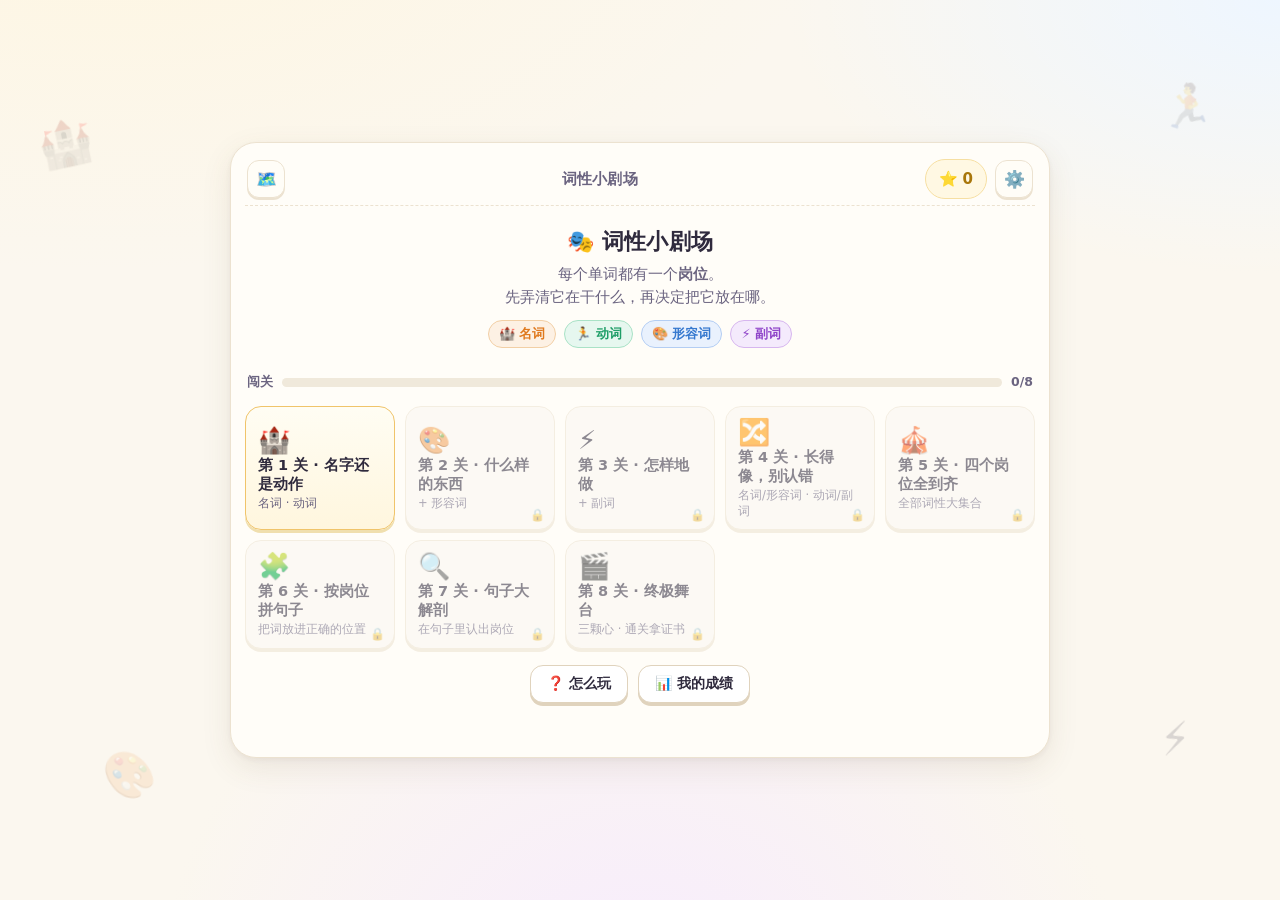
==== index.html @ 685d80a5 "词性小剧场：基于认知负荷与交替实例原则的小学英语词性闯关游戏" ====
<!DOCTYPE html>
<html lang="zh-CN">
<head>
<meta charset="UTF-8">
<meta name="viewport" content="width=device-width, initial-scale=1.0, viewport-fit=cover">
<meta name="theme-color" content="#fbf7ef">
<title>词性小剧场 · 小学生英语词性互动游戏</title>
<meta name="description" content="用认知负荷理论与交替实例原则设计的英语词性学习游戏：名词、动词、形容词、副词，玩着玩着就会了。">
<meta name="apple-mobile-web-app-capable" content="yes">
<meta name="apple-mobile-web-app-status-bar-style" content="default">
<link rel="icon" href="data:image/svg+xml,<svg xmlns='http://www.w3.org/2000/svg' viewBox='0 0 100 100'><text y='.9em' font-size='90'>🎭</text></svg>">
<style>
/* ============================================================
   词性小剧场 · Word Theater
   认知负荷理论 + 交替实例原则 的互动英语词性游戏
   ============================================================ */

:root{
  --ink:#2f2a3d;
  --sub:#6b6480;
  --paper:#fffdf8;
  --line:#ece2d0;
  --line-2:#e0d3bd;

  --n:#e07a1f;      /* 名词 orange */
  --n-bg:#fdf1e4;
  --n-line:#f2cfa5;

  --v:#1f9e68;      /* 动词 green */
  --v-bg:#e6f7ef;
  --v-line:#a9e2c6;

  --a:#3679cf;      /* 形容词 blue */
  --a-bg:#e9f1fd;
  --a-line:#b3cdf3;

  --d:#8f45c9;      /* 副词 purple */
  --d-bg:#f4eafc;
  --d-line:#d7b6ef;

  --gold:#f7b731;
  --gold-dark:#d99413;
  --red:#e5484d;
  --green:#22a06b;

  --shadow: 0 10px 30px rgba(96,74,52,.10), 0 2px 6px rgba(96,74,52,.06);
  --chunk: 0 4px 0 var(--line-2);

  --r-lg:26px;
  --r-md:18px;
  --r-sm:12px;
}

*{box-sizing:border-box;-webkit-tap-highlight-color:transparent}
html,body{margin:0;padding:0}

body{
  font-family:"PingFang SC","Hiragino Sans GB","Microsoft YaHei","Noto Sans SC",system-ui,-apple-system,sans-serif;
  color:var(--ink);
  background:
    radial-gradient(1200px 600px at 8% -10%, #fef6e2 0%, rgba(254,246,226,0) 60%),
    radial-gradient(900px 500px at 100% 0%, #eef6ff 0%, rgba(238,246,255,0) 55%),
    radial-gradient(800px 700px at 50% 110%, #f7ecfd 0%, rgba(247,236,253,0) 60%),
    #fbf7ef;
  min-height:100dvh;
  display:flex;
  align-items:center;
  justify-content:center;
  padding:14px;
  line-height:1.6;
  -webkit-font-smoothing:antialiased;
}

/* 背景小装饰 */
.bg-deco{position:fixed;inset:0;pointer-events:none;overflow:hidden;z-index:0}
.bg-deco span{position:absolute;font-size:44px;opacity:.16;filter:blur(.3px)}
.bg-deco span:nth-child(1){left:3%;top:12%;transform:rotate(-12deg)}
.bg-deco span:nth-child(2){right:5%;top:8%;transform:rotate(9deg)}
.bg-deco span:nth-child(3){left:8%;bottom:10%;transform:rotate(6deg)}
.bg-deco span:nth-child(4){right:7%;bottom:14%;transform:rotate(-8deg)}

.app{
  position:relative;z-index:1;
  width:100%;
  max-width:820px;
  background:var(--paper);
  border:1px solid var(--line);
  border-radius:var(--r-lg);
  box-shadow:var(--shadow);
  padding:14px 14px 16px;
  display:flex;
  flex-direction:column;
  gap:12px;
  overflow:hidden;
}

/* ---------------- 顶栏 ---------------- */
.topbar{
  display:flex;align-items:center;gap:8px;
  padding:2px 2px 6px;
  border-bottom:1px dashed var(--line);
}
.ttl{
  flex:1;text-align:center;
  font-weight:800;font-size:15px;letter-spacing:.3px;
  color:var(--sub);
  white-space:nowrap;overflow:hidden;text-overflow:ellipsis;
}
.ghost-btn{
  border:1px solid var(--line);
  background:#fffdf7;
  border-radius:12px;
  width:38px;height:38px;
  font-size:17px;line-height:1;
  cursor:pointer;
  box-shadow:0 2px 0 var(--line);
  transition:transform .12s ease, box-shadow .12s ease, background .12s;
  flex:none;
}
.ghost-btn:hover{background:#fff;transform:translateY(-1px)}
.ghost-btn:active{transform:translateY(1px);box-shadow:0 1px 0 var(--line)}
.stars{
  display:flex;align-items:center;gap:5px;
  font-weight:800;font-size:15px;color:#a8760a;
  background:#fff8e3;border:1px solid #f6dfa2;
  padding:7px 13px;border-radius:999px;
  flex:none;
  transition:transform .2s;
}
.stars.pop{transform:scale(1.18)}
.hearts{
  display:flex;align-items:center;gap:1px;flex:none;
  font-size:13px;line-height:1;
  padding:0 1px;
}
.hearts span{transition:transform .25s, opacity .25s, filter .25s}
.hearts span.gone{opacity:.3;filter:grayscale(1) opacity(.55);transform:scale(.78)}
.hearts.pop{animation:pop .35s}

/* ---------------- 舞台 ---------------- */
.stage{
  min-height:430px;
  display:flex;flex-direction:column;
  gap:12px;
  animation:fadeUp .34s cubic-bezier(.2,.9,.3,1.05);
}
@keyframes fadeUp{from{opacity:0;transform:translateY(14px)}to{opacity:1;transform:none}}

.hint{
  min-height:26px;
  text-align:center;
  font-size:13.5px;color:var(--sub);
}
.hint b{color:var(--ink)}

/* ---------------- 通用文字 ---------------- */
.h2{font-size:19px;font-weight:800;margin:0;letter-spacing:.2px}
.h3{font-size:16px;font-weight:800;margin:0}
.lead{font-size:14.5px;color:var(--sub);margin:0}
.center{text-align:center}
.row{display:flex;align-items:center;gap:10px;flex-wrap:wrap}
.row.center{justify-content:center}
.spacer{flex:1}
.mono-num{font-variant-numeric:tabular-nums}

/* ---------------- 角色徽章 ---------------- */
.role{
  display:inline-flex;align-items:center;gap:5px;
  font-weight:800;font-size:13px;
  padding:3px 10px;border-radius:999px;
  border:1.5px solid transparent;
  white-space:nowrap;
}
.role.n{color:var(--n);background:var(--n-bg);border-color:var(--n-line)}
.role.v{color:var(--v);background:var(--v-bg);border-color:var(--v-line)}
.role.a{color:var(--a);background:var(--a-bg);border-color:var(--a-line)}
.role.d{color:var(--d);background:var(--d-bg);border-color:var(--d-line)}

/* ---------------- 主按钮 ---------------- */
.btn{
  border:none;cursor:pointer;
  font-family:inherit;font-weight:800;font-size:16px;
  color:#fff;
  background:linear-gradient(180deg,#ffca49,#f2ad1d);
  padding:13px 26px;border-radius:16px;
  box-shadow:0 4px 0 #cf8e10, 0 8px 18px rgba(207,142,16,.22);
  transition:transform .1s ease, box-shadow .1s ease, filter .15s;
}
.btn:hover{filter:brightness(1.04)}
.btn:active{transform:translateY(3px);box-shadow:0 1px 0 #cf8e10}
.btn[disabled]{opacity:.45;box-shadow:0 4px 0 #cf8e10;cursor:not-allowed;filter:grayscale(.35)}
.btn.ghost{
  background:#fff;color:var(--ink);
  border:1.5px solid var(--line-2);
  box-shadow:0 3px 0 var(--line-2);
  font-size:14.5px;padding:10px 18px;
}
.btn.ghost:active{box-shadow:0 1px 0 var(--line-2)}
.btn.small{font-size:14px;padding:9px 16px;border-radius:13px}
.btn:focus-visible,.ghost-btn:focus-visible,.wcard:focus-visible,.bucket:focus-visible,.chip:focus-visible,.opt:focus-visible{
  outline:3px solid #7ab7ff;outline-offset:3px;
}

/* ---------------- 卡片外壳 ---------------- */
.panel{
  background:#fff;
  border:1.5px solid var(--line);
  border-radius:var(--r-md);
  padding:14px;
  box-shadow:0 2px 0 var(--line);
}

/* ---------------- 关卡地图 ---------------- */
.map-grid{display:grid;grid-template-columns:repeat(auto-fill,minmax(150px,1fr));gap:10px}
.map-item{
  position:relative;
  text-align:left;cursor:pointer;
  font-family:inherit;
  background:#fff;border:1.5px solid var(--line);
  border-radius:16px;padding:12px 12px 10px;
  box-shadow:0 3px 0 var(--line);
  transition:transform .12s ease, box-shadow .12s, border-color .12s;
  color:var(--ink);
}
.map-item:hover{transform:translateY(-2px);box-shadow:0 6px 0 var(--line)}
.map-item:active{transform:translateY(1px);box-shadow:0 1px 0 var(--line)}
.map-item .mi-emoji{font-size:26px;line-height:1}
.map-item .mi-name{font-weight:800;font-size:14.5px;margin-top:3px}
.map-item .mi-desc{font-size:11.5px;color:var(--sub);margin-top:2px;line-height:1.35}
.map-item .mi-stars{position:absolute;top:8px;right:10px;font-size:12px;color:var(--gold-dark);font-weight:800}
.map-item.done{border-color:#cfe9d9;background:linear-gradient(180deg,#fbfffd,#f2fbf6)}
.map-item.locked{opacity:.55;cursor:not-allowed;background:#faf7f1}
.map-item.current{border-color:#f0c46a;background:linear-gradient(180deg,#fffdf3,#fff6de);box-shadow:0 3px 0 #f0dfae}
.map-item .lock{position:absolute;right:9px;bottom:7px;font-size:12px;opacity:.7}

/* ---------------- 单词卡 ---------------- */
.pool{
  display:grid;grid-template-columns:repeat(4,minmax(0,1fr));
  gap:9px;min-height:60px;
  padding:10px;border-radius:var(--r-md);
  background:repeating-linear-gradient(45deg,#fdfbf5,#fdfbf5 10px,#faf5ea 10px,#faf5ea 20px);
  border:1.5px dashed var(--line-2);
}
.wcard{
  position:relative;
  font-family:inherit;color:var(--ink);
  background:#fff;border:1.5px solid var(--line-2);
  border-radius:14px;padding:9px 6px 7px;
  text-align:center;cursor:pointer;
  box-shadow:0 3px 0 #e7dbc7;
  transition:transform .12s ease, box-shadow .12s, border-color .12s, background .12s;
  display:flex;flex-direction:column;align-items:center;gap:1px;
  min-height:76px;justify-content:center;
}
.wcard:hover{transform:translateY(-2px);box-shadow:0 5px 0 #e7dbc7}
.wcard:active{transform:translateY(1px);box-shadow:0 1px 0 #e7dbc7}
.wcard .wc-emoji{font-size:22px;line-height:1.1}
.wcard .wc-en{font-weight:800;font-size:16px;letter-spacing:.2px;max-width:100%;overflow-wrap:anywhere}
.wcard .wc-zh{font-size:11.5px;color:var(--sub);line-height:1.2}
.wcard.sel{
  border-color:#f0ad2b;background:#fffaec;
  box-shadow:0 0 0 3px #ffe9b5, 0 4px 0 #ecd39a;
  transform:translateY(-3px) scale(1.03);
}
.wcard.used{opacity:.28;pointer-events:none;filter:grayscale(.5)}
.wcard.wrong{animation:shake .38s}
.wcard.ok{animation:pop .32s}
@keyframes shake{
  0%,100%{transform:translateX(0)}
  20%{transform:translateX(-7px) rotate(-2deg)}
  45%{transform:translateX(6px) rotate(2deg)}
  70%{transform:translateX(-4px)}
}
@keyframes pop{0%{transform:scale(1)}45%{transform:scale(1.14)}100%{transform:scale(1)}}

/* ---------------- 分类桶 ---------------- */
.buckets{display:grid;grid-template-columns:1fr 1fr;gap:10px}
.buckets.one-col{grid-template-columns:1fr}
.bucket{
  border-radius:var(--r-md);
  border:2px dashed var(--line-2);
  background:#fff;
  padding:10px;
  min-height:112px;
  cursor:pointer;
  font-family:inherit;color:inherit;text-align:left;
  transition:border-color .15s, background .15s, transform .12s;
  display:flex;flex-direction:column;gap:7px;
}
.bucket:hover{transform:translateY(-1px)}
.bucket .b-head{display:flex;align-items:center;gap:6px;font-weight:800;font-size:14px}
.bucket .b-count{margin-left:auto;font-size:12px;font-weight:700;color:var(--sub)}
.bucket .b-items{display:flex;flex-wrap:wrap;gap:6px;align-content:flex-start;min-height:34px}
.bucket.b-n{border-color:var(--n-line);background:linear-gradient(180deg,#fffaf5,var(--n-bg))}
.bucket.b-v{border-color:var(--v-line);background:linear-gradient(180deg,#f7fffb,var(--v-bg))}
.bucket.b-a{border-color:var(--a-line);background:linear-gradient(180deg,#f9fcff,var(--a-bg))}
.bucket.b-d{border-color:var(--d-line);background:linear-gradient(180deg,#fdf9ff,var(--d-bg))}
.bucket.flash{animation:pop .4s}
.bucket.hintable{border-style:solid}
.mini{
  display:inline-flex;align-items:center;gap:4px;
  font-size:12.5px;font-weight:700;
  padding:4px 9px;border-radius:10px;
  background:#fff;border:1.5px solid var(--line-2);
  animation:pop .3s;
}
.mini.n{border-color:var(--n-line);color:var(--n);background:#fff}
.mini.v{border-color:var(--v-line);color:var(--v)}
.mini.a{border-color:var(--a-line);color:var(--a)}
.mini.d{border-color:var(--d-line);color:var(--d)}

/* ---------------- 句子拼装 ---------------- */
.sentence{
  display:flex;align-items:center;justify-content:center;
  gap:8px;flex-wrap:wrap;
  padding:14px 10px;
  border-radius:var(--r-md);
  background:linear-gradient(180deg,#fffdf6,#fff9ea);
  border:1.5px solid #f3e6c9;
}
.slot{
  min-width:118px;min-height:72px;
  border:2.5px dashed #ddcba6;
  border-radius:14px;
  background:#fff;
  display:flex;flex-direction:column;align-items:center;justify-content:center;
  padding:6px 10px;cursor:pointer;
  transition:border-color .15s, background .15s, transform .12s;
  font-family:inherit;color:var(--ink);
}
.slot .s-ph{font-size:12px;color:#b6a687;font-weight:700}
.slot .s-lab{font-size:10.5px;color:#c0b193;margin-top:2px}
.slot:hover{background:#fffaee}
.slot.filled{border-style:solid;border-color:#f0c46a;background:#fffdf4;box-shadow:0 3px 0 #f3e6c9}
.slot.filled .s-en{font-weight:800;font-size:17px}
.slot.filled .s-zh{font-size:11.5px;color:var(--sub)}
.slot.ok{border-color:var(--green);background:#f2fcf7;box-shadow:0 3px 0 #cbeadd}
.slot.bad{animation:shake .4s;border-color:var(--red);background:#fff5f5}
.plus{font-size:20px;color:#cbb894;font-weight:800}

.stage-scene{
  position:relative;
  height:150px;
  border-radius:var(--r-md);
  background:linear-gradient(180deg,#eef7ff,#f8fcff 65%,#f0f8ee);
  border:1.5px solid #dbeaf6;
  overflow:hidden;
  display:flex;align-items:center;justify-content:center;
}
.scene-actor{
  font-size:44px;line-height:1;
  position:absolute;bottom:34px;left:12%;
  transition:transform .4s cubic-bezier(.4,1.4,.5,1), font-size .3s, filter .3s;
  transform-origin:center bottom;
}
.scene-ground{
  position:absolute;left:0;right:0;bottom:26px;height:3px;
  background:repeating-linear-gradient(90deg,#cfe3d2 0 10px,transparent 10px 20px);
}
.scene-label{
  position:absolute;top:9px;left:12px;
  font-size:12px;font-weight:700;color:#7899b5;
  background:#ffffffee;border-radius:999px;padding:2px 10px;
}
.scene-sentence{
  position:absolute;bottom:8px;left:0;right:0;text-align:center;
  font-weight:800;font-size:17px;color:#2f5f80;letter-spacing:.3px;
}
.scene-sentence .hl-n{color:var(--n)}
.scene-sentence .hl-v{color:var(--v)}
.scene-sentence .hl-a{color:var(--a)}
.scene-sentence .hl-d{color:var(--d)}

@keyframes walkFast{0%{transform:translateX(0)}100%{transform:translateX(360px)}}
@keyframes walkSlow{0%{transform:translateX(0)}100%{transform:translateX(300px)}}
@keyframes hop{0%,100%{transform:translateY(0)}50%{transform:translateY(-26px)}}
.act-fast{animation:walkFast 1.5s linear forwards}
.act-slow{animation:walkSlow 4.2s linear forwards}
.act-jump{animation:hop .7s ease-in-out 2}

/* ---------------- 选择题 ---------------- */
.opts{display:grid;gap:9px}
.opts.two{grid-template-columns:1fr 1fr}
.opt{
  font-family:inherit;color:var(--ink);text-align:left;
  background:#fff;border:1.5px solid var(--line-2);
  border-radius:14px;padding:13px 15px;
  cursor:pointer;font-size:16px;font-weight:700;
  box-shadow:0 3px 0 var(--line-2);
  transition:transform .12s, box-shadow .12s, border-color .12s, background .12s;
  display:flex;align-items:center;gap:9px;
}
.opt:hover{transform:translateY(-1px);box-shadow:0 5px 0 var(--line-2)}
.opt:active{transform:translateY(2px);box-shadow:0 1px 0 var(--line-2)}
.opt .o-key{
  flex:none;width:24px;height:24px;border-radius:8px;
  background:#f4efe4;color:#9c8b6d;
  display:grid;place-items:center;font-size:12.5px;font-weight:800;
}
.opt.right{border-color:var(--green);background:#f1fbf6;box-shadow:0 3px 0 #bfe6d5}
.opt.right .o-key{background:#d6f2e5;color:#1c7f57}
.opt.wrong{border-color:var(--red);background:#fff5f5;box-shadow:0 3px 0 #f2c6c7;animation:shake .38s}
.opt[disabled]{cursor:default}

/* ---------------- 句子解剖 ---------------- */
.chips{display:flex;flex-wrap:wrap;gap:8px;justify-content:center;padding:12px 8px;
  background:linear-gradient(180deg,#fffdf6,#fff9ea);border:1.5px solid #f3e6c9;border-radius:var(--r-md)}
.chip{
  font-family:inherit;font-size:19px;font-weight:800;color:var(--ink);
  background:#fff;border:1.5px solid var(--line-2);border-radius:12px;
  padding:8px 14px;cursor:pointer;
  box-shadow:0 3px 0 #e7dbc7;
  transition:transform .12s, box-shadow .12s, border-color .12s, background .12s;
  display:inline-flex;align-items:center;gap:6px;
}
.chip:hover{transform:translateY(-2px);box-shadow:0 5px 0 #e7dbc7}
.chip:active{transform:translateY(1px);box-shadow:0 1px 0 #e7dbc7}
.chip .c-tag{font-size:10.5px;font-weight:800;padding:1px 6px;border-radius:999px;background:#f4efe4;color:#a3906e}
.chip.found{cursor:default;transform:none}
.chip.found.n{border-color:var(--n);background:var(--n-bg);box-shadow:0 3px 0 var(--n-line)}
.chip.found.v{border-color:var(--v);background:var(--v-bg);box-shadow:0 3px 0 var(--v-line)}
.chip.found.a{border-color:var(--a);background:var(--a-bg);box-shadow:0 3px 0 var(--a-line)}
.chip.found.d{border-color:var(--d);background:var(--d-bg);box-shadow:0 3px 0 var(--d-line)}
.chip.found.n .c-tag{background:var(--n);color:#fff}
.chip.found.v .c-tag{background:var(--v);color:#fff}
.chip.found.a .c-tag{background:var(--a);color:#fff}
.chip.found.d .c-tag{background:var(--d);color:#fff}
.chip.wrong{animation:shake .38s}

/* ---------------- 说明双卡 ---------------- */
.duo{display:grid;grid-template-columns:1fr 1fr;gap:10px}
.info-card{
  border-radius:var(--r-md);padding:13px;border:1.5px solid var(--line);
  background:#fff;display:flex;flex-direction:column;gap:7px;
}
.info-card.n{background:linear-gradient(180deg,#fffaf5,var(--n-bg));border-color:var(--n-line)}
.info-card.v{background:linear-gradient(180deg,#f7fffb,var(--v-bg));border-color:var(--v-line)}
.info-card.a{background:linear-gradient(180deg,#f9fcff,var(--a-bg));border-color:var(--a-line)}
.info-card.d{background:linear-gradient(180deg,#fdf9ff,var(--d-bg));border-color:var(--d-line)}
.info-card .ic-emoji{font-size:27px;line-height:1}
.info-card .ic-name{font-weight:800;font-size:15.5px;display:flex;align-items:center;gap:6px;flex-wrap:wrap}
.info-card .ic-ask{font-size:12.5px;color:var(--sub);line-height:1.45}
.eg-list{display:flex;flex-wrap:wrap;gap:6px}
.eg{
  font-family:inherit;cursor:pointer;color:var(--ink);
  background:#fffffff0;border:1.5px solid var(--line-2);border-radius:11px;
  padding:5px 10px;font-size:13.5px;font-weight:700;
  transition:transform .12s, box-shadow .12s;
  box-shadow:0 2px 0 #e7dbc7;
}
.eg:hover{transform:translateY(-1px);box-shadow:0 4px 0 #e7dbc7}
.eg:active{transform:translateY(1px);box-shadow:0 1px 0 #e7dbc7}

/* ---------------- 进度 ---------------- */
.bar-wrap{display:flex;align-items:center;gap:9px;font-size:12.5px;color:var(--sub);font-weight:700}
.bar{flex:1;height:9px;border-radius:999px;background:#f0e9db;overflow:hidden}
.bar>i{display:block;height:100%;width:0;border-radius:999px;
  background:linear-gradient(90deg,#ffd66b,#f5b02a);transition:width .35s cubic-bezier(.2,.9,.3,1)}

/* ---------------- 提示气泡 / 反馈 ---------------- */
.fb{
  border-radius:14px;padding:10px 14px;
  font-size:14px;font-weight:700;
  display:flex;align-items:center;gap:8px;
  animation:fadeUp .25s;
}
.fb.ok{background:#effaf3;border:1.5px solid #bfe7d3;color:#1a7d55}
.fb.bad{background:#fff6f4;border:1.5px solid #f6cfc9;color:#b8362b}
.fb.tip{background:#f6f9ff;border:1.5px solid #cfe0f7;color:#2c5a91;font-weight:600}

/* ---------------- 弹层 ---------------- */
.sheet{
  position:fixed;inset:0;z-index:60;
  background:rgba(47,42,61,.42);
  backdrop-filter:blur(3px);
  display:flex;align-items:center;justify-content:center;
  padding:16px;
  animation:fadeIn .2s;
}
@keyframes fadeIn{from{opacity:0}to{opacity:1}}
.sheet-card{
  background:var(--paper);
  border-radius:24px;
  padding:22px 20px;
  width:100%;max-width:420px;
  text-align:center;
  box-shadow:0 24px 60px rgba(47,42,61,.3);
  animation:popIn .32s cubic-bezier(.2,1.3,.4,1);
  max-height:88dvh;overflow:auto;
}
@keyframes popIn{from{transform:scale(.88) translateY(14px);opacity:0}to{transform:none;opacity:1}}
.sheet-card .big{font-size:46px;line-height:1}
.sheet-card h3{margin:8px 0 4px;font-size:19px}
.sheet-card p{margin:0;font-size:14px;color:var(--sub)}

.toast{
  position:fixed;left:50%;bottom:24px;transform:translate(-50%,20px);
  background:#2f2a3d;color:#fff;font-size:14px;font-weight:700;
  padding:10px 18px;border-radius:999px;z-index:80;
  opacity:0;pointer-events:none;transition:opacity .22s, transform .22s;
  max-width:88vw;text-align:center;
}
.toast.show{opacity:1;transform:translate(-50%,0)}

/* ---------------- 道具 / 证书 ---------------- */
.props{display:grid;grid-template-columns:repeat(4,58px);gap:10px 14px;justify-content:center;padding:8px 0}
.prop{
  width:58px;height:58px;border-radius:16px;
  background:#fff;border:1.5px solid var(--line);
  display:grid;place-items:center;font-size:26px;
  box-shadow:0 3px 0 var(--line);
  animation:pop .45s;
}
.prop.empty{opacity:.32;filter:grayscale(1);box-shadow:none;background:#faf7f1}
.cert{
  background:linear-gradient(180deg,#fffdf4,#fff5dc);
  border:3px double #e5c67a;border-radius:18px;padding:18px 16px;
}
.cert .ct-title{font-size:13px;letter-spacing:2px;color:#b08831;font-weight:800}
.cert .ct-name{font-size:22px;font-weight:900;margin:6px 0 2px}
.cert .ct-desc{font-size:12.5px;color:#8a7653}
input.nameInput{
  font-family:inherit;font-size:16px;font-weight:700;color:var(--ink);
  border:1.5px solid var(--line-2);border-radius:12px;
  padding:10px 14px;width:100%;text-align:center;background:#fff;
}
input.nameInput:focus{outline:3px solid #ffe0a3;outline-offset:1px}

/* ---------------- 尺寸适配 ---------------- */
@media (max-width:560px){
  body{padding:8px}
  .app{padding:11px 10px 12px;border-radius:20px;gap:10px}
  .stage{min-height:400px}
  .h2{font-size:17.5px}
  .ttl{font-size:13.5px}
  .ghost-btn{width:34px;height:34px;font-size:15px}
  .stars{font-size:13.5px;padding:6px 10px}
  .pool{grid-template-columns:repeat(4,minmax(0,1fr));gap:7px;padding:8px}
  .wcard{min-height:70px;padding:7px 4px 6px}
  .wcard .wc-en{font-size:14.5px}
  .buckets{gap:8px}
  .bucket{padding:8px;min-height:104px}
  .slot{min-width:96px;min-height:64px}
  .chip{font-size:17px;padding:7px 11px}
  .opt{font-size:15px;padding:11px 12px}
  .map-grid{grid-template-columns:1fr 1fr}
  .stage-scene{height:132px}
  .scene-actor{font-size:38px}
}
@media (max-width:380px){
  .pool{grid-template-columns:repeat(4,minmax(0,1fr));gap:6px;padding:7px}
  .wcard .wc-en{font-size:13.5px}
  .duo{grid-template-columns:1fr}
  .buckets{grid-template-columns:1fr}
}
@media (prefers-reduced-motion: reduce){
  *{animation-duration:.001s !important;transition-duration:.001s !important}
  .stage{animation:none}
}

/* ---------------- 补充：静态词 / 功能词 ---------------- */
.wstatic{
  font-weight:800;font-size:17px;color:#8a7f6b;
  padding:0 2px;
}
.fnw{
  font-size:18px;font-weight:700;color:#b9ab95;
  padding:8px 4px;
}
.bucket .b-head small{font-size:11px;font-weight:700;color:var(--sub);margin-left:0;opacity:.9}

/* ---------------- 拼句子场景（第 6 关） ---------------- */
.build-scene{
  position:relative;
  border-radius:var(--r-md);
  background:linear-gradient(180deg,#eef7ff,#f9fcff 60%,#f2f9ef);
  border:1.5px solid #dbeaf6;
  padding:10px 10px 12px;
  overflow:hidden;
}
.bs-top{display:flex;align-items:center;gap:9px;margin-bottom:8px}
.bs-actor{
  font-size:27px;line-height:1;flex:none;
  display:inline-flex;align-items:center;justify-content:center;
  width:42px;height:42px;border-radius:12px;
  background:#ffffffcc;border:1.5px solid #dbeaf6;
  transform-origin:center bottom;
}
.bs-goal{font-size:12.5px;font-weight:700;color:#7899b5;line-height:1.35}
.bs-goal b{color:#4a7fa6}
.bs-read{
  margin-top:8px;min-height:0;text-align:center;
  font-weight:800;font-size:16px;color:#2f5f80;letter-spacing:.4px;
  opacity:0;transition:opacity .25s;
}
.bs-read.on{opacity:1;min-height:22px}
.bs-read .hl-n{color:var(--n)}
.bs-read .hl-v{color:var(--v)}
.bs-read .hl-a{color:var(--a)}
.bs-read .hl-d{color:var(--d)}
.bs-actor.act-fast{animation:bsWalkFast 1.4s linear forwards}
.bs-actor.act-slow{animation:bsWalkSlow 3.2s linear forwards}
.bs-actor.act-jump{animation:hop .7s ease-in-out 2}
@keyframes bsWalkFast{0%{transform:translateX(0)}100%{transform:translateX(250px)}}
@keyframes bsWalkSlow{0%{transform:translateX(0)}100%{transform:translateX(190px)}}

</style>
</head>
<body>
<div class="bg-deco" aria-hidden="true"><span>🏰</span><span>🏃</span><span>🎨</span><span>⚡</span></div>

<main class="app">
  <header class="topbar">
    <button class="ghost-btn" id="btnHome" title="回到地图" aria-label="回到地图">🗺️</button>
    <div class="ttl" id="ttl">词性小剧场</div>
    <div class="hearts" id="hearts" hidden aria-label="剩余爱心"></div>
    <div class="stars" id="stars" aria-label="星星数">⭐ <span id="starNum">0</span></div>
    <button class="ghost-btn" id="btnSet" title="设置" aria-label="设置">⚙️</button>
  </header>

  <section class="stage" id="stage" aria-live="polite"></section>
  <div class="hint" id="hint" aria-live="polite"></div>
</main>

<div id="sheetRoot"></div>
<div class="toast" id="toast" role="status" aria-live="polite"></div>

<script>
/* ============================================================
   词性小剧场 · Word Theater
   ------------------------------------------------------------
   设计依据：
   1) 认知负荷理论（CLT）
      - 内在负荷：每关只增加一个新的、必要的信息块（新词性）
      - 外在负荷：同一套交互机制贯穿全部关卡，不引入新操作；
                  标签与题目同屏呈现，避免「注意力分散效应」；
                  不要求孩子读长段说明文字（避免「冗余效应」）
      - 相关负荷：全部为「自己动手做决定」，而不是看讲解
   2) 交替实例原则（Interleaved Practice / Contrastive Examples）
      - 同一深层结构（看意思→问三个问题→定岗位）不断换「故事表皮」
      - 后期关卡把新学的词性与旧的混在一起，逼迫「辨别」而非「记忆顺序」
   ============================================================ */
'use strict';

/* ================= 0 · 小工具 ================= */
const $ = (s, r = document) => r.querySelector(s);
const $$ = (s, r = document) => Array.from(r.querySelectorAll(s));
const wait = ms => new Promise(r => setTimeout(r, ms));
const esc = s => String(s).replace(/[&<>"]/g, c => ({ '&': '&amp;', '<': '&lt;', '>': '&gt;', '"': '&quot;' }[c]));
function shuffle(a) { a = a.slice(); for (let i = a.length - 1; i > 0; i--) { const j = Math.random() * (i + 1) | 0;[a[i], a[j]] = [a[j], a[i]]; } return a; }

/* ================= 1 · 存档 ================= */
const Store = {
  KEY: 'wordTheater.v1',
  data: { stars: 0, levels: {}, sound: true, name: '' },
  load() {
    try { const s = JSON.parse(localStorage.getItem(this.KEY) || 'null'); if (s) Object.assign(this.data, s); } catch (e) { }
    return this;
  },
  save() { try { localStorage.setItem(this.KEY, JSON.stringify(this.data)); } catch (e) { } },
  addStars(n) {
    if (n <= 0) return;
    this.data.stars += n; this.save(); paintStars(true);
  },
  setLevel(id, s) {
    if ((this.data.levels[id] || 0) >= s) return;
    this.data.levels[id] = s; this.save();
  },
  unlocked(id) {
    if (id === 1) return true;
    if (this.data.unlockAll) return true;
    return (this.data.levels[id - 1] || 0) > 0;
  },
  reset() { this.data = { stars: 0, levels: {}, sound: this.data.sound, name: '' }; this.save(); paintStars(); }
};

/* ================= 2 · 音效 & 朗读 ================= */
const Sound = {
  ctx: null,
  on: true,
  init() {
    if (!this.on) return null;
    if (!this.ctx) { const AC = window.AudioContext || window.webkitAudioContext; if (!AC) return null; this.ctx = new AC(); }
    if (this.ctx.state === 'suspended') this.ctx.resume();
    return this.ctx;
  },
  tone(freq, at, dur, type = 'sine', vol = 0.13) {
    const c = this.init(); if (!c) return;
    const t = c.currentTime + at;
    const o = c.createOscillator(), g = c.createGain();
    o.type = type; o.frequency.setValueAtTime(freq, t);
    g.gain.setValueAtTime(0.0001, t);
    g.gain.exponentialRampToValueAtTime(vol, t + 0.012);
    g.gain.exponentialRampToValueAtTime(0.0001, t + dur);
    o.connect(g); g.connect(c.destination);
    o.start(t); o.stop(t + dur + 0.03);
  },
  tap() { this.tone(620, 0, 0.06, 'triangle', 0.05); },
  ok() { [660, 880, 1174].forEach((f, i) => this.tone(f, i * 0.07, 0.16, 'sine', 0.11)); },
  no() { this.tone(320, 0, 0.11, 'sawtooth', 0.07); this.tone(214, 0.09, 0.18, 'sawtooth', 0.06); },
  win() { [523, 659, 784, 1046, 1318].forEach((f, i) => this.tone(f, i * 0.085, 0.3, 'triangle', 0.11)); },
  say(text) {
    if (!this.on || !('speechSynthesis' in window)) return;
    try {
      speechSynthesis.cancel();
      const u = new SpeechSynthesisUtterance(text);
      u.lang = 'en-US'; u.rate = 0.82; u.pitch = 1.05;
      speechSynthesis.speak(u);
    } catch (e) { }
  }
};
Sound.on = Store.data.sound !== false;

/* ================= 3 · 四个「岗位」 ================= */
const POS = {
  n: { key: 'n', name: '名词', en: 'Noun', emoji: '🏰', short: '名字', ask: '它是「东西 / 人 / 地方」吗？',
       probe: '它是人、地方或东西的<b>名字</b>吗？',
       ex: [['dog', '狗'], ['school', '学校'], ['book', '书']] },
  v: { key: 'v', name: '动词', en: 'Verb', emoji: '🏃', short: '动作', ask: '它表示「做动作」吗？',
       probe: '它表示一个<b>动作</b>吗？',
       ex: [['run', '跑'], ['jump', '跳'], ['sing', '唱歌']] },
  a: { key: 'a', name: '形容词', en: 'Adjective', emoji: '🎨', short: '什么样的', ask: '它能回答「什么样的…」吗？',
       probe: '它能回答「<b>什么样的</b>…」吗？',
       ex: [['big', '大的'], ['happy', '开心的'], ['red', '红色的']] },
  d: { key: 'd', name: '副词', en: 'Adverb', emoji: '⚡', short: '怎样地', ask: '它能回答「怎样地做…」吗？',
       probe: '它能回答「<b>怎样地</b>做…」吗？',
       ex: [['quickly', '快速地'], ['slowly', '慢慢地'], ['loudly', '大声地']] }
};

/* ================= 4 · 关卡数据 ================= */
const W = (en, zh, emoji, pos) => ({ en, zh, emoji, pos });

const LEVELS = [
  /* -------- 第 1 关：名词 vs 动词 -------- */
  {
    id: 1, emoji: '🏰', name: '名字还是动作', desc: '名词 · 动词',
    newRoles: ['n', 'v'], roles: ['n', 'v'], buckets: ['n', 'v'],
    rounds: [
      { type: 'sort', words: [W('dog', '狗', '🐶', 'n'), W('run', '跑', '🏃', 'v'), W('book', '书', '📕', 'n'), W('jump', '跳', '🤸', 'v')] },
      { type: 'sort', words: [W('apple', '苹果', '🍎', 'n'), W('swim', '游泳', '🏊', 'v'), W('bird', '鸟', '🐦', 'n'), W('dance', '跳舞', '💃', 'v')] },
      { type: 'sort', words: [W('teacher', '老师', '👩‍🏫', 'n'), W('read', '读', '📖', 'v'), W('school', '学校', '🏫', 'n'), W('eat', '吃', '🍽️', 'v')] }
    ]
  },
  /* -------- 第 2 关：加入形容词 -------- */
  {
    id: 2, emoji: '🎨', name: '什么样的东西', desc: '+ 形容词',
    newRoles: ['a'], roles: ['n', 'v', 'a'], buckets: ['n', 'v', 'a'],
    rounds: [
      { type: 'sort', words: [W('big', '大的', '🐘', 'a'), W('cat', '猫', '🐱', 'n'), W('sing', '唱歌', '🎤', 'v'), W('small', '小的', '🐜', 'a')] },
      { type: 'sort', words: [W('jump', '跳', '🤸', 'v'), W('happy', '开心的', '😄', 'a'), W('school', '学校', '🏫', 'n'), W('tall', '高的', '🦒', 'a')] },
      { type: 'sort', words: [W('red', '红色的', '🍎', 'a'), W('run', '跑', '🏃', 'v'), W('book', '书', '📕', 'n'), W('cute', '可爱的', '🐰', 'a')] },
      { type: 'sort', words: [W('bird', '鸟', '🐦', 'n'), W('swim', '游泳', '🏊', 'v'), W('new', '新的', '✨', 'a'), W('funny', '有趣的', '🤡', 'a')] }
    ]
  },
  /* -------- 第 3 关：加入副词 -------- */
  {
    id: 3, emoji: '⚡', name: '怎样地做', desc: '+ 副词',
    newRoles: ['d'], roles: ['n', 'v', 'd'], buckets: ['n', 'v', 'd'],
    rounds: [
      { type: 'sort', words: [W('slowly', '慢慢地', '🐢', 'd'), W('run', '跑', '🏃', 'v'), W('dog', '狗', '🐶', 'n'), W('quickly', '快速地', '🐇', 'd')] },
      { type: 'sort', words: [W('happily', '开心地', '😊', 'd'), W('sing', '唱歌', '🎤', 'v'), W('school', '学校', '🏫', 'n'), W('quietly', '安静地', '🤫', 'd')] },
      { type: 'sort', words: [W('loudly', '大声地', '📢', 'd'), W('book', '书', '📕', 'n'), W('dance', '跳舞', '💃', 'v'), W('carefully', '小心地', '🔍', 'd')] }
    ]
  },
  /* -------- 第 4 关：交替辨别（易混对） -------- */
  {
    id: 4, emoji: '🔀', name: '长得像，别认错', desc: '名词/形容词 · 动词/副词',
    newRoles: [], roles: ['n', 'v', 'a', 'd'],
    rounds: [
      { type: 'sort', buckets: ['n', 'a'], tag: '名词 还是 形容词？',
        words: [W('mountain', '山', '⛰️', 'n'), W('clean', '干净的', '🧼', 'a'), W('tall', '高的', '🦒', 'a'), W('river', '河', '🌊', 'n')] },
      { type: 'sort', buckets: ['n', 'a'], tag: '名词 还是 形容词？',
        words: [W('cute', '可爱的', '🐰', 'a'), W('bus', '公交车', '🚌', 'n'), W('new', '新的', '✨', 'a'), W('park', '公园', '🌳', 'n')] },
      { type: 'sort', buckets: ['v', 'd'], tag: '动词 还是 副词？',
        words: [W('quickly', '快速地', '🐇', 'd'), W('read', '读', '📖', 'v'), W('loudly', '大声地', '📢', 'd'), W('swim', '游泳', '🏊', 'v')] },
      { type: 'sort', buckets: ['v', 'd'], tag: '动词 还是 副词？',
        words: [W('jump', '跳', '🤸', 'v'), W('slowly', '慢慢地', '🐢', 'd'), W('eat', '吃', '🍽️', 'v'), W('happily', '开心地', '😊', 'd')] }
    ]
  },
  /* -------- 第 5 关：四个岗位一起 -------- */
  {
    id: 5, emoji: '🎪', name: '四个岗位全到齐', desc: '全部词性大集合',
    newRoles: [], roles: ['n', 'v', 'a', 'd'], buckets: ['n', 'v', 'a', 'd'],
    rounds: [
      { type: 'sort', words: [W('apple', '苹果', '🍎', 'n'), W('quickly', '快速地', '🐇', 'd'), W('happy', '开心的', '😄', 'a'), W('jump', '跳', '🤸', 'v'), W('bus', '公交车', '🚌', 'n'), W('slowly', '慢慢地', '🐢', 'd'), W('tall', '高的', '🦒', 'a'), W('sing', '唱歌', '🎤', 'v')] },
      { type: 'sort', words: [W('teacher', '老师', '👩‍🏫', 'n'), W('loudly', '大声地', '📢', 'd'), W('red', '红色的', '🍎', 'a'), W('swim', '游泳', '🏊', 'v'), W('park', '公园', '🌳', 'n'), W('carefully', '小心地', '🔍', 'd'), W('funny', '有趣的', '🤡', 'a'), W('read', '读', '📖', 'v')] },
      { type: 'sort', words: [W('river', '河', '🌊', 'n'), W('happily', '开心地', '😊', 'd'), W('clean', '干净的', '🧼', 'a'), W('dance', '跳舞', '💃', 'v'), W('book', '书', '📕', 'n'), W('quietly', '安静地', '🤫', 'd'), W('strong', '强壮的', '💪', 'a'), W('eat', '吃', '🍽️', 'v')] }
    ]
  },
  /* -------- 第 6 关：拼句子 -------- */
  {
    id: 6, emoji: '🧩', name: '按岗位拼句子', desc: '把词放进正确的位置',
    newRoles: [], roles: ['n', 'v', 'a', 'd'], buckets: ['n', 'v', 'a', 'd'],
    rounds: [
      {
        type: 'build',
        parts: [{ t: 'text', v: 'a' }, { t: 'slot', pos: 'a' }, { t: 'slot', pos: 'n' }],
        pool: [W('cute', '可爱的', '🐰', 'a'), W('rabbit', '兔子', '🐇', 'n'), W('run', '跑', '🏃', 'v'), W('slowly', '慢慢地', '🐢', 'd')],
        speak: 'a cute rabbit', zh: '一只可爱的兔子', scene: { emoji: '🐇', anim: 'hop' }
      },
      {
        type: 'build',
        parts: [{ t: 'slot', pos: 'n' }, { t: 'slot', pos: 'v' }, { t: 'text', v: '.' }],
        pool: [W('rabbits', '兔子们', '🐇', 'n'), W('jump', '跳', '🤸', 'v'), W('cute', '可爱的', '🐰', 'a'), W('slowly', '慢慢地', '🐢', 'd')],
        speak: 'Rabbits jump', zh: '兔子们跳起来', scene: { emoji: '🐇', anim: 'hop' }
      },
      {
        type: 'build',
        parts: [{ t: 'text', v: 'The' }, { t: 'slot', pos: 'a' }, { t: 'slot', pos: 'n' }, { t: 'slot', pos: 'v' }, { t: 'text', v: '.' }],
        pool: [W('cute', '可爱的', '🐰', 'a'), W('rabbit', '兔子', '🐇', 'n'), W('jumps', '跳', '🤸', 'v'), W('slowly', '慢慢地', '🐢', 'd')],
        speak: 'The cute rabbit jumps', zh: '这只可爱的兔子跳起来', scene: { emoji: '🐇', anim: 'hop' }
      },
      {
        type: 'build',
        parts: [{ t: 'text', v: 'The' }, { t: 'slot', pos: 'a' }, { t: 'slot', pos: 'n' }, { t: 'slot', pos: 'v' }, { t: 'slot', pos: 'd' }, { t: 'text', v: '.' }],
        pool: [W('little', '小小的', '🐜', 'a'), W('turtle', '乌龟', '🐢', 'n'), W('walks', '走', '🚶', 'v'), W('slowly', '慢慢地', '🐌', 'd')],
        speak: 'The little turtle walks slowly', zh: '这只小乌龟慢慢地走', scene: { emoji: '🐢', anim: 'slow' }
      }
    ]
  },
  /* -------- 第 7 关：句子里的每个词 -------- */
  {
    id: 7, emoji: '🔍', name: '句子大解剖', desc: '在句子里认出岗位',
    newRoles: [], roles: ['n', 'v', 'a', 'd'], buckets: ['n', 'v', 'a', 'd'],
    rounds: [
      { type: 'sentence', en: 'Birds sing sweetly.', zh: '鸟儿甜甜地唱歌。',
        tokens: [{ w: 'Birds', pos: 'n' }, { w: 'sing', pos: 'v' }, { w: 'sweetly', pos: 'd' }] },
      { type: 'sentence', en: 'The yellow bus stops suddenly.', zh: '那辆黄色的公交车突然停下了。',
        tokens: [{ w: 'The', plain: true }, { w: 'yellow', pos: 'a' }, { w: 'bus', pos: 'n' }, { w: 'stops', pos: 'v' }, { w: 'suddenly', pos: 'd' }] },
      { type: 'sentence', en: 'Two black cats sleep peacefully.', zh: '两只黑猫安静地睡着。',
        tokens: [{ w: 'Two', plain: true }, { w: 'black', pos: 'a' }, { w: 'cats', pos: 'n' }, { w: 'sleep', pos: 'v' }, { w: 'peacefully', pos: 'd' }] }
    ]
  },
  /* -------- 第 8 关：终极舞台 -------- */
  {
    id: 8, emoji: '🎬', name: '终极舞台', desc: '三颗心 · 通关拿证书',
    newRoles: [], roles: ['n', 'v', 'a', 'd'], buckets: ['n', 'v', 'a', 'd'], hearts: 3,
    rounds: [
      { type: 'sort', words: [W('dog', '狗', '🐶', 'n'), W('quickly', '快速地', '🐇', 'd'), W('happy', '开心的', '😄', 'a'), W('jumps', '跳', '🤸', 'v')] },
      { type: 'sentence', en: 'The tall boy runs quickly.', zh: '那个高个子男孩跑得很快。',
        tokens: [{ w: 'The', plain: true }, { w: 'tall', pos: 'a' }, { w: 'boy', pos: 'n' }, { w: 'runs', pos: 'v' }, { w: 'quickly', pos: 'd' }] },
      {
        type: 'build',
        parts: [{ t: 'text', v: 'The' }, { t: 'slot', pos: 'a' }, { t: 'slot', pos: 'n' }, { t: 'slot', pos: 'v' }, { t: 'text', v: '.' }],
        pool: [W('happy', '开心的', '😄', 'a'), W('bird', '鸟', '🐦', 'n'), W('sings', '唱歌', '🎤', 'v'), W('quietly', '安静地', '🤫', 'd')],
        speak: 'The happy bird sings', zh: '这只开心的鸟唱歌', scene: { emoji: '🐦', anim: 'fast' }
      },
      { type: 'sort', words: [W('book', '书', '📕', 'n'), W('quietly', '安静地', '🤫', 'd'), W('clean', '干净的', '🧼', 'a'), W('read', '读', '📖', 'v')] }
    ]
  }
];

/* ================= 5 · 界面骨架 ================= */
const stageEl = () => document.getElementById('stage');
const hintEl = () => document.getElementById('hint');

function paint(html) {
  const st = stageEl();
  st.innerHTML = html;
  st.style.animation = 'none'; void st.offsetWidth; st.style.animation = '';
  hintEl().innerHTML = ''; hintEl().style.color = '';
}
function setHint(html, tone) {
  const h = hintEl();
  h.innerHTML = html || '';
  h.style.color = tone === 'bad' ? '#b8362b' : tone === 'ok' ? '#1a7d55' : '';
}
function putHint(html, tone) { setHint(html, tone); }
function paintStars(pop) {
  const el = document.getElementById('starNum');
  if (el) el.textContent = Store.data.stars;
  const bar = document.getElementById('stars');
  if (bar && pop) { bar.classList.add('pop'); setTimeout(() => bar.classList.remove('pop'), 220); }
}
function setTitle(t) { document.getElementById('ttl').textContent = t; }

let toastTimer = null;
function toast(msg, ms = 1600) {
  const t = document.getElementById('toast');
  t.textContent = msg; t.classList.add('show');
  clearTimeout(toastTimer);
  toastTimer = setTimeout(() => t.classList.remove('show'), ms);
}
function sheet(html, opts = {}) {
  const root = document.getElementById('sheetRoot');
  root.innerHTML = `<div class="sheet"><div class="sheet-card">${html}</div></div>`;
  const card = $('.sheet-card', root);
  if (opts.closable !== false) {
    $('.sheet', root).addEventListener('click', e => { if (e.target.classList.contains('sheet')) closeSheet(); });
  }
  return card;
}
function closeSheet() { document.getElementById('sheetRoot').innerHTML = ''; }

/* ================= 6 · 首页地图 ================= */
function screenMap() {
  setTitle('词性小剧场');
  run.failed = false;
  run.hearts = 0;
  renderHearts();
  const done = Object.keys(Store.data.levels).length;
  const totalStars = Object.values(Store.data.levels).reduce((a, b) => a + b, 0);
  const maxStars = LEVELS.length * 3;

  paint(`
    <div class="center" style="padding:6px 0 2px">
      <h2 class="h2" style="font-size:22px">🎭 词性小剧场</h2>
      <p class="lead" style="margin-top:4px">每个单词都有一个<b>岗位</b>。<br>先弄清它在干什么，再决定把它放在哪。</p>
      <div class="row center" style="margin-top:10px;gap:8px">
        <span class="role n">🏰 名词</span>
        <span class="role v">🏃 动词</span>
        <span class="role a">🎨 形容词</span>
        <span class="role d">⚡ 副词</span>
      </div>
    </div>

    <div class="bar-wrap" style="margin:10px 2px 2px">
      <span>闯关</span>
      <div class="bar"><i style="width:${(done / LEVELS.length) * 100}%"></i></div>
      <span class="mono-num">${done}/${LEVELS.length}</span>
    </div>

    <div class="map-grid">
      ${LEVELS.map(lv => {
        const st = Store.data.levels[lv.id] || 0;
        const open = Store.unlocked(lv.id);
        const cls = ['map-item'];
        if (st > 0) cls.push('done');
        else if (!open) cls.push('locked');
        else cls.push('current');
        return `<button class="${cls.join(' ')}" data-lv="${lv.id}" ${open ? '' : 'data-locked="1"'}>
          <div class="mi-emoji">${lv.emoji}</div>
          <div class="mi-name">第 ${lv.id} 关 · ${lv.name}</div>
          <div class="mi-desc">${lv.desc}</div>
          <div class="mi-stars">${st > 0 ? '★'.repeat(st) : ''}</div>
          ${!open ? '<div class="lock">🔒</div>' : ''}
        </button>`;
      }).join('')}
    </div>

    <div class="row center" style="margin-top:4px">
      <button class="btn ghost small" id="btnHow">❓ 怎么玩</button>
      <button class="btn ghost small" id="btnData">📊 我的成绩</button>
    </div>
  `);

  $$('.map-item').forEach(b => b.addEventListener('click', () => {
    if (b.dataset.locked) { toast('先通过上一关，这一关才会开门 🔒'); Sound.no(); return; }
    Sound.tap(); startLevel(Number(b.dataset.lv));
  }));
  $('#btnHow').addEventListener('click', howToPlay);
  $('#btnData').addEventListener('click', showStats);
}

function howToPlay() {
  sheet(`
    <div class="big">👆</div>
    <h3>怎么玩？</h3>
    <p style="text-align:left;margin-top:10px;line-height:1.8">
      玩法只有一种，每一关都一样：<br>
      <b>① 点一个单词</b> → <b>② 点它的岗位</b><br><br>
      拿不准的时候，问自己三个问题：<br>
      🏰 它是人、地方或东西的<b>名字</b>吗？<br>
      🏃 它表示一个<b>动作</b>吗？<br>
      🎨 它能回答「<b>什么样的</b>…」吗？<br>
      ⚡ 它能回答「<b>怎样地</b>做…」吗？<br><br>
      <span style="font-size:13px;color:#8a8070">做错了没关系，游戏会告诉你怎么想。</span>
    </p>
    <button class="btn" id="ok" style="margin-top:14px;width:100%">知道了</button>
  `);
  $('#ok').addEventListener('click', closeSheet);
}

function showStats() {
  const rows = LEVELS.map(lv => {
    const s = Store.data.levels[lv.id] || 0;
    return `<div class="row" style="justify-content:space-between;padding:7px 0;border-bottom:1px dashed var(--line)">
      <span style="font-weight:700;font-size:14px">${lv.emoji} 第${lv.id}关 ${lv.name}</span>
      <span style="color:${s ? 'var(--gold-dark)' : '#c3b9a6'};font-weight:800;font-size:13px">${s ? '★'.repeat(s) : '未通关'}</span>
    </div>`;
  }).join('');
  const total = Object.values(Store.data.levels).reduce((a, b) => a + b, 0);
  sheet(`
    <div class="big">📊</div>
    <h3>我的成绩</h3>
    <p>一共收集了 <b style="color:var(--gold-dark)">${total}</b> / 24 颗星</p>
    <div style="text-align:left;margin-top:12px">${rows}</div>
    <button class="btn" id="ok" style="margin-top:16px;width:100%">继续加油</button>
  `);
  $('#ok').addEventListener('click', closeSheet);
}

/* ================= 7 · 认识新角色 ================= */
function screenMeet(newKeys, learned) {
  return new Promise(resolve => {
    const cards = newKeys.map(k => {
      const p = POS[k];
      return `<div class="info-card ${k}" style="align-items:center;text-align:center;padding:18px 14px">
        <div class="ic-emoji" style="font-size:46px">${p.emoji}</div>
        <div class="ic-name" style="font-size:19px;justify-content:center">${p.name}
          <span style="font-size:12px;color:var(--sub);font-weight:700">${p.en}</span></div>
        <div class="ic-ask" style="font-size:13.5px">${p.ask}</div>
        <div class="eg-list" style="justify-content:center">
          ${p.ex.map(e => `<button class="eg" data-say="${e[0]}">${e[0]}<span style="color:var(--sub);font-weight:600"> ${e[1]}</span></button>`).join('')}
        </div>
      </div>`;
    }).join('');

    const oldChips = learned.length
      ? `<div class="row center" style="gap:6px;margin-top:4px">
           <span style="font-size:12px;color:var(--sub)">已经认识：</span>
           ${learned.map(k => `<span class="role ${k}">${POS[k].emoji} ${POS[k].name}</span>`).join('')}
         </div>` : '';

    paint(`
      <div class="center" style="padding:4px 0">
        <div class="lead" style="font-size:13px;letter-spacing:1px;color:#b3a894">🎬 新角色登场</div>
        <h2 class="h2" style="margin-top:2px">${newKeys.length > 1 ? '认一认这两个新角色' : '认一认这个新角色'}</h2>
      </div>
      <div class="${newKeys.length > 1 ? 'duo' : ''}" style="${newKeys.length > 1 ? '' : 'max-width:360px;margin:0 auto;width:100%'}">
        ${cards}
      </div>
      ${oldChips}
      <div class="row center" style="margin-top:6px">
        <button class="btn" id="next">我记住了 · 开始 →</button>
      </div>
    `);
    putHint('点一下例句，可以听听它怎么读 🔊', 'tip');

    $$('.eg').forEach(b => b.addEventListener('click', () => { Sound.tap(); Sound.say(b.dataset.say); }));
    $('#next').addEventListener('click', () => { Sound.tap(); Sound.init(); resolve(); });
  });
}

/* ================= 8 · 提示文案 ================= */
function wrongTip(word, bucketKey) {
  const p = POS[word.pos];
  return `${word.en}（${word.zh}）好像不是「${POS[bucketKey].name}」哦 —— 想一想：${p.probe}`;
}
function revealTip(word) {
  const p = POS[word.pos];
  return `${p.emoji} <b>${word.en}</b> 是<b>${p.name}</b>：${p.probe}`;
}

/* ================= 9 · 题型 A：给单词找岗位 ================= */
function roundSort(cfg, buckets, onDone) {
  return new Promise(resolve => {
    const items = shuffle(cfg.words);
    let sel = null, resolved = 0, wrongTotal = 0, locked = false;
    const wrongCount = {};
    const total = items.length;

    paint(`
      <div class="bar-wrap">
        <span>这一轮</span>
        <div class="bar"><i id="pbar"></i></div>
        <span class="mono-num" id="pnum">0/${total}</span>
      </div>
      <div class="panel">
        <div class="row" style="margin-bottom:9px">
          <span class="h3">${cfg.tag || '给它找个岗位'}</span>
          <span class="spacer"></span>
          <span style="font-size:12px;color:var(--sub)">点单词 → 点岗位</span>
        </div>
        <div class="pool" id="pool">
          ${items.map((w, i) => `<button class="wcard" data-i="${i}" data-pos="${w.pos}">
            <span class="wc-emoji">${w.emoji || ''}</span>
            <span class="wc-en">${esc(w.en)}</span>
            <span class="wc-zh">${esc(w.zh)}</span>
          </button>`).join('')}
        </div>
        <div class="buckets" id="buckets" style="margin-top:12px">
          ${buckets.map(k => `<button class="bucket b-${k}" data-b="${k}">
            <span class="b-head">${POS[k].emoji} ${POS[k].name}<small>· ${POS[k].short}</small>
              <span class="b-count" data-c="${k}">0</span></span>
            <span class="b-items" data-items="${k}"></span>
          </button>`).join('')}
        </div>
      </div>
    `);
    putHint(`${items.length} 个单词，${buckets.length} 个岗位。慢慢来，一次只看一个词。`, 'tip');

    const pool = $('#pool'), bks = $('#buckets');

    const updateBar = () => {
      $('#pbar').style.width = (resolved / total * 100) + '%';
      $('#pnum').textContent = `${resolved}/${total}`;
    };

    const correct = (card, w) => {
      card.classList.remove('sel');
      card.classList.add('ok');
      setTimeout(() => { card.classList.add('used'); card.classList.remove('ok'); }, 200);
      const host = $(`[data-items="${w.pos}"]`, bks);
      host.insertAdjacentHTML('beforeend', `<span class="mini ${w.pos}">${w.emoji || ''} ${esc(w.en)}</span>`);
      const cnt = $(`[data-c="${w.pos}"]`, bks);
      cnt.textContent = String(Number(cnt.textContent) + 1);
      const bucket = $(`[data-b="${w.pos}"]`, bks);
      bucket.classList.add('flash'); setTimeout(() => bucket.classList.remove('flash'), 420);
      resolved++; updateBar();
      Sound.ok(); Sound.say(w.en);
      setHint(`✅ <b>${esc(w.en)}</b> 是${POS[w.pos].name} —— ${POS[w.pos].probe}`, 'ok');
      sel = null;
      if (resolved === total) {
        locked = true;
        setTimeout(() => { onDone(wrongTotal); resolve(); }, 780);
      }
    };

    const wrong = (card, w, bucketKey) => {
      card.classList.remove('sel');
      card.classList.add('wrong');
      setTimeout(() => card.classList.remove('wrong'), 400);
      wrongCount[w.en] = (wrongCount[w.en] || 0) + 1;
      wrongTotal++;
      Sound.no();
      if (noteWrong()) { locked = true; setTimeout(levelFailed, 600); return; }
      if (wrongCount[w.en] >= 2) {
        // 支持渐隐：连续错两次后，直接给出「岗位徽章 + 目标高亮」
        if (!$('.role', card)) {
          card.insertAdjacentHTML('beforeend', `<span class="role ${w.pos}">${POS[w.pos].emoji} ${POS[w.pos].name}</span>`);
        }
        const b = $(`[data-b="${w.pos}"]`, bks);
        b.classList.add('hintable', 'flash');
        setHint(`${revealTip(w)} —— 把它点进 ${POS[w.pos].emoji} ${POS[w.pos].name} 吧`, 'tip');
      } else {
        setHint(`❌ ` + wrongTip(w, bucketKey), 'bad');
      }
      sel = null;
      $$('.wcard', pool).forEach(x => x.classList.remove('sel'));
    };

    pool.addEventListener('click', e => {
      if (locked) return;
      const card = e.target.closest('.wcard');
      if (!card || card.classList.contains('used')) return;
      const already = card.classList.contains('sel');
      $$('.wcard', pool).forEach(x => x.classList.remove('sel'));
      if (already) { sel = null; return; }
      card.classList.add('sel'); sel = Number(card.dataset.i); Sound.tap();
      setHint('选好了，现在点它该去的岗位 👇', 'tip');
    });

    bks.addEventListener('click', e => {
      if (locked) return;
      const b = e.target.closest('.bucket');
      if (!b) return;
      Sound.tap();
      if (sel === null) {
        b.classList.add('flash'); setTimeout(() => b.classList.remove('flash'), 400);
        setHint('先点上面的一个<b>单词</b>，再点岗位 👆', 'tip');
        return;
      }
      const card = $(`[data-i="${sel}"]`, pool);
      if (!card || card.classList.contains('used')) { sel = null; return; }
      const w = items[sel];
      if (w.pos === b.dataset.b) correct(card, w);
      else wrong(card, w, b.dataset.b);
    });
  });
}

/* ================= 10 · 题型 B：句子大解剖 ================= */
function roundSentence(cfg, buckets, onDone) {
  return new Promise(resolve => {
    const tokens = cfg.tokens;
    const targets = tokens.filter(t => !t.plain);
    let sel = null, resolved = 0, wrongTotal = 0, locked = false;
    const wrongCount = {};
    const total = targets.length;

    paint(`
      <div class="bar-wrap">
        <span>这句里有</span>
        <div class="bar"><i id="pbar"></i></div>
        <span class="mono-num" id="pnum">0/${total}</span>
      </div>
      <div class="panel">
        <div class="row" style="margin-bottom:9px">
          <span class="h3">句子里的每个词都有岗位</span>
          <span class="spacer"></span>
          <span style="font-size:12px;color:var(--sub)">点词 → 点岗位</span>
        </div>
        <div class="chips" id="chips">
          ${tokens.map((t, i) => t.plain
        ? `<span class="fnw">${esc(t.w)}</span>`
        : `<button class="chip" data-i="${i}" data-pos="${t.pos}">${esc(t.w)}<span class="c-tag">?</span></button>`).join('')}
        </div>
        <div class="center" style="font-size:12.5px;color:var(--sub);margin-top:6px">${esc(cfg.zh)}</div>
        <div class="buckets" id="buckets" style="margin-top:12px">
          ${buckets.map(k => `<button class="bucket b-${k}" data-b="${k}" style="min-height:auto">
            <span class="b-head">${POS[k].emoji} ${POS[k].name}<small>· ${POS[k].short}</small>
              <span class="b-count" data-c="${k}">0</span></span>
          </button>`).join('')}
        </div>
      </div>
    `);
    putHint('灰色的词（the、two…）先不用管，只给有颜色的词分岗位。', 'tip');

    const chips = $('#chips'), bks = $('#buckets');
    const updateBar = () => {
      $('#pbar').style.width = (resolved / total * 100) + '%';
      $('#pnum').textContent = `${resolved}/${total}`;
    };

    chips.addEventListener('click', e => {
      if (locked) return;
      const c = e.target.closest('.chip');
      if (!c || c.classList.contains('found')) return;
      const already = c.classList.contains('sel');
      $$('.chip', chips).forEach(x => x.classList.remove('sel'));
      if (already) { sel = null; return; }
      c.style.outline = '3px solid #f0ad2b'; c.style.outlineOffset = '2px';
      sel = Number(c.dataset.i); Sound.tap();
      setHint('很好，现在告诉我它是哪个岗位 👇', 'tip');
    });

    bks.addEventListener('click', e => {
      if (locked) return;
      const b = e.target.closest('.bucket');
      if (!b) return;
      Sound.tap();
      if (sel === null) {
        setHint('先点句子里的一个<b>词</b>，再点它的岗位 👆', 'tip');
        b.classList.add('flash'); setTimeout(() => b.classList.remove('flash'), 400);
        return;
      }
      const chip = $(`.chip[data-i="${sel}"]`, chips);
      if (!chip || chip.classList.contains('found')) { sel = null; return; }
      const t = tokens[sel];
      if (t.pos === b.dataset.b) {
        chip.classList.remove('sel');
        chip.style.outline = '';
        chip.classList.add('found', t.pos);
        $('.c-tag', chip).textContent = POS[t.pos].name;
        const cnt = $(`[data-c="${t.pos}"]`, bks);
        cnt.textContent = String(Number(cnt.textContent) + 1);
        b.classList.add('flash'); setTimeout(() => b.classList.remove('flash'), 420);
        resolved++; updateBar();
        Sound.ok(); Sound.say(cfg.en);
        setHint(`✅ <b>${esc(t.w)}</b> 是${POS[t.pos].name} —— ${POS[t.pos].probe}`, 'ok');
        sel = null;
        if (resolved === total) {
          locked = true;
          setHint(`🎬 整句读一遍：<b>${esc(cfg.en)}</b>`, 'ok');
          setTimeout(() => { onDone(wrongTotal); resolve(); }, 900);
        }
      } else {
        chip.classList.remove('sel');
        chip.style.outline = '';
        chip.classList.add('wrong');
        setTimeout(() => chip.classList.remove('wrong'), 420);
        wrongCount[t.w] = (wrongCount[t.w] || 0) + 1;
        wrongTotal++;
        Sound.no();
        if (noteWrong()) { locked = true; setTimeout(levelFailed, 600); return; }
        const fake = { en: t.w, zh: '…', pos: t.pos };
        if (wrongCount[t.w] >= 2) {
          chip.classList.add('found', t.pos);
          $('.c-tag', chip).textContent = POS[t.pos].name;
          resolved++; updateBar();
          setHint(`${revealTip(fake)} —— 已经帮你标好啦`, 'tip');
        } else {
          setHint(`❌ <b>${esc(t.w)}</b> 不是「${POS[b.dataset.b].name}」哦 —— ${POS[t.pos].probe}`, 'bad');
        }
        sel = null;
      }
    });
  });
}

/* ================= 11 · 题型 C：按岗位拼句子 ================= */
function roundBuild(cfg, onDone) {
  return new Promise(resolve => {
    const slotIdx = cfg.parts.map((p, i) => p.t === 'slot' ? i : -1).filter(i => i >= 0);
    const filled = {};
    let sel = null, wrongTotal = 0, locked = false;
    const totalSlots = slotIdx.length;

    paint(`
      <div class="panel">
        <div class="build-scene">
          <div class="bs-top">
            <span class="bs-actor" id="actor">${cfg.scene.emoji}</span>
            <span class="bs-goal">目标：<b>${esc(cfg.zh)}</b></span>
          </div>
          <div class="sentence" id="frame">
            ${cfg.parts.map((p, i) => p.t === 'text'
        ? `<span class="wstatic">${esc(p.v)}</span>`
        : `<button class="slot" data-slot="${i}" data-need="${p.pos}">
                   <span class="s-ph">放这里</span>
                   <span class="s-lab">${POS[p.pos].name}</span>
                 </button>`).join('')}
          </div>
          <div class="bs-read" id="sceneSent"></div>
        </div>

        <div class="pool" id="pool" style="margin-top:10px">
          ${shuffle(cfg.pool).map((w, i) => `<button class="wcard" data-i="${i}" data-en="${esc(w.en)}" data-pos="${w.pos}">
            <span class="wc-emoji">${w.emoji || ''}</span>
            <span class="wc-en">${esc(w.en)}</span>
            <span class="wc-zh">${esc(w.zh)}</span>
          </button>`).join('')}
        </div>
      </div>
    `);
    putHint('先看目标句子，再按「什么岗位就放哪个位置」来拼。点单词 → 点空位。', 'tip');

    const pool = $('#pool'), frame = $('#frame');
    const poolWords = cfg.pool;
    // 记录 pool 索引对应的词（shuffle 后从 DOM 读取顺序）

    const refresh = () => {
      let done = 0;
      const html = cfg.parts.map((p, i) => {
        if (p.t === 'text') return esc(p.v);
        const w = filled[i];
        if (!w) return '';
        done++;
        return `<span class="hl-${w.pos}">${esc(w.en)}</span>`;
      }).join(' ');
      $('#sceneSent').innerHTML = done === totalSlots ? html : '';
      $('#sceneSent').classList.toggle('on', done === totalSlots);
    };

    pool.addEventListener('click', e => {
      if (locked) return;
      const card = e.target.closest('.wcard');
      if (!card || card.classList.contains('used')) return;
      const already = card.classList.contains('sel');
      $$('.wcard', pool).forEach(x => x.classList.remove('sel'));
      if (already) { sel = null; return; }
      card.classList.add('sel'); sel = card.dataset.en; Sound.tap();
      setHint('它属于哪个空位呢？点一下空位 👇', 'tip');
    });

    frame.addEventListener('click', e => {
      if (locked) return;
      const slot = e.target.closest('.slot');
      if (!slot) return;
      Sound.tap();
      const si = Number(slot.dataset.slot);

      // 已经填了 → 取回来
      if (filled[si]) {
        const w = filled[si];
        delete filled[si];
        slot.classList.remove('filled', 'ok');
        slot.innerHTML = `<span class="s-ph">放这里</span><span class="s-lab">${POS[cfg.parts[si].pos].name}</span>`;
        const card = $$('.wcard', pool).find(c => c.dataset.en === w.en && c.classList.contains('used'));
        if (card) card.classList.remove('used');
        refresh(); setHint('拿回来了，再想想放哪里～', 'tip');
        return;
      }

      if (!sel) { setHint('先点下面一个<b>单词</b>，再点空位 👇', 'tip'); slot.classList.add('bad'); setTimeout(() => slot.classList.remove('bad'), 400); return; }

      const w = poolWords.find(x => x.en === sel) || { en: sel, zh: '', pos: '?' };
      const need = cfg.parts[si].pos;

      if (w.pos === need) {
        filled[si] = w;
        slot.classList.add('filled', 'ok');
        slot.innerHTML = `<span class="s-en">${esc(w.en)}</span><span class="s-zh">${POS[w.pos].emoji}</span>`;
        const card = $$('.wcard', pool).find(c => c.dataset.en === w.en);
        if (card) { card.classList.remove('sel'); card.classList.add('used'); }
        sel = null; Sound.ok(); Sound.say(w.en);
        setHint(`✅ ${esc(w.en)} 是${POS[w.pos].name}，放在这个位置刚好！`, 'ok');
        refresh();
        if (Object.keys(filled).length === totalSlots) {
          locked = true;
          const actor = $('#actor');
          actor.classList.add('act-' + (cfg.scene.anim || 'hop'));
          setTimeout(() => Sound.say(cfg.speak), 400);
          setTimeout(() => {
            setHint(`🎬 <b>${esc(cfg.speak)}</b> —— ${esc(cfg.zh)}`, 'ok');
            setTimeout(() => { onDone(wrongTotal); resolve(); }, 900);
          }, 700);
        }
      } else {
        slot.classList.add('bad'); setTimeout(() => slot.classList.remove('bad'), 420);
        const card = $$('.wcard', pool).find(c => c.dataset.en === sel);
        if (card) { card.classList.add('wrong'); setTimeout(() => card.classList.remove('wrong'), 420); }
        wrongTotal++; Sound.no();
        if (noteWrong()) { locked = true; setTimeout(levelFailed, 600); return; }
        setHint(`❌ ${esc(sel)} 是${POS[w.pos] ? POS[w.pos].name : '另一个岗位'}，这个空位要放 <b>${POS[need].name}</b> 呀。`, 'bad');
        sel = null;
      }
    });

    refresh();
  });
}

/* ================= 12 · 题型 D：选择题 ================= */
function roundChoice(cfg, onDone) {
  return new Promise(resolve => {
    paint(`
      <div class="panel">
        <div class="row" style="margin-bottom:12px"><span class="h3">${esc(cfg.q)}</span></div>
        <div class="opts" id="opts">
          ${cfg.options.map((o, i) => `<button class="opt" data-i="${i}">
            <span class="o-key">${'ABCD'[i]}</span><span>${esc(o.v)}</span>
          </button>`).join('')}
        </div>
      </div>
    `);
    putHint('选一个你觉得对的就好，选错了也没关系。', 'tip');
    let wrong = 0, locked = false;
    $('#opts').addEventListener('click', e => {
      const b = e.target.closest('.opt'); if (!b || locked) return;
      const i = Number(b.dataset.i);
      if (i === cfg.answer) {
        locked = true;
        b.classList.add('right'); Sound.ok(); Sound.say(cfg.options[i].v);
        setHint(`✅ ${esc(cfg.why)}`, 'ok');
        setTimeout(() => { onDone(wrong); resolve(); }, 1100);
      } else {
        wrong++; b.classList.add('wrong'); Sound.no();
        if (noteWrong()) { locked = true; setTimeout(levelFailed, 600); return; }
        b.disabled = true;
        setHint(`❌ 再想想：${esc(cfg.hint || '用「三个问题」问一问它。')}`, 'bad');
      }
    });
  });
}

/* ================= 13 · 关卡调度 ================= */
const run = { id: 1, idx: 0, wrong: 0, hearts: 0, failed: false };

function renderHearts() {
  const box = document.getElementById('hearts');
  if (!box) return;
  const lv = LEVELS[run.id - 1];
  if (!lv || !lv.hearts) { box.hidden = true; box.innerHTML = ''; return; }
  box.hidden = false;
  const left = run.hearts;
  box.innerHTML = Array.from({ length: lv.hearts },
    (_, i) => `<span class="${i < left ? '' : 'gone'}">💛</span>`).join('');
  box.classList.remove('pop'); void box.offsetWidth; box.classList.add('pop');
}

/** 记一次错误：星星结算 + 爱心结算；返回 true 表示爱心用完了 */
function noteWrong() {
  run.wrong++;
  const lv = LEVELS[run.id - 1];
  if (lv && lv.hearts) {
    run.hearts = Math.max(0, run.hearts - 1);
    renderHearts();
    if (run.hearts === 0) { run.failed = true; return true; }
    if (run.hearts === 1) toast('只剩最后一颗心啦 💛', 1200);
  }
  return false;
}

async function startLevel(id) {
  const lv = LEVELS[id - 1];
  run.id = id; run.idx = 0; run.wrong = 0; run.failed = false;
  run.hearts = lv.hearts || 0;
  renderHearts();

  // 1) 先认识新角色（每关最多引入一个新信息块）
  if (lv.newRoles && lv.newRoles.length) {
    const learned = [];
    for (let i = 0; i < id - 1; i++) {
      (LEVELS[i].newRoles || []).forEach(k => { if (!learned.includes(k)) learned.push(k); });
    }
    setTitle(`第 ${id} 关 · 认识新角色`);
    await screenMeet(lv.newRoles, learned);
  }
  nextRound();
}

async function nextRound() {
  const lv = LEVELS[run.id - 1];
  if (run.failed) return;
  if (run.idx >= lv.rounds.length) return finishLevel();

  setTitle(`第 ${run.id} 关 · ${lv.name}（${run.idx + 1}/${lv.rounds.length}）`);
  const cfg = lv.rounds[run.idx];
  const buckets = cfg.buckets || lv.buckets;

  let roundWrong = 0;
  const collect = (w) => { roundWrong = w; };

  if (cfg.type === 'sort') await roundSort(cfg, buckets, collect);
  else if (cfg.type === 'sentence') await roundSentence(cfg, buckets, collect);
  else if (cfg.type === 'build') await roundBuild(cfg, collect);
  else if (cfg.type === 'choice') await roundChoice(cfg, collect);

  if (run.failed) return;
  run.idx++;
  await wait(180);
  nextRound();
}

function levelFailed() {
  const lv = LEVELS[run.id - 1];
  setTitle(`第 ${run.id} 关 · ${lv.name}`);
  Sound.no();
  paint(`
    <div class="panel center" style="padding:26px 18px">
      <div style="font-size:56px">💛</div>
      <h2 class="h2" style="margin-top:8px">三颗心用完啦</h2>
      <p class="lead" style="margin-top:6px">没关系，再来一次一定行！<br>这一次试试：<b>先用三个问题问一问这个词</b>。</p>
      <div class="row center" style="margin-top:16px">
        <button class="btn ghost" id="toMap">回地图</button>
        <button class="btn" id="retry">再挑战一次</button>
      </div>
    </div>
  `);
  $('#toMap').addEventListener('click', screenMap);
  $('#retry').addEventListener('click', () => { Sound.tap(); startLevel(run.id); });
}

function starsFor() {
  const w = run.wrong;
  if (w === 0) return 3;
  if (w <= 2) return 2;
  return 1;
}

function finishLevel() {
  const lv = LEVELS[run.id - 1];
  const st = starsFor();
  Store.setLevel(lv.id, st);
  Store.addStars(st);
  Sound.win();
  closeSheet();

  const isLast = lv.id === LEVELS.length;
  const nextLv = LEVELS[lv.id];
  const canNext = nextLv && Store.unlocked(nextLv.id);

  if (isLast) return showCertificate(st);

  sheet(`
    <div class="big">${st === 3 ? '🏆' : st === 2 ? '🎉' : '👍'}</div>
    <h3>第 ${lv.id} 关 · 通过！</h3>
    <p style="margin-top:4px">${st === 3 ? '全对！你已经是小小词性专家了。' : st === 2 ? '很棒，再细心一点就满分啦。' : '完成了！多玩一次会更熟练。'}</p>
    <div style="font-size:30px;letter-spacing:6px;color:var(--gold);margin:12px 0">${'★'.repeat(st)}<span style="color:#e8e0d0">${'★'.repeat(3 - st)}</span></div>
    <div class="row center" style="gap:10px">
      <button class="btn ghost small" id="m">回地图</button>
      <button class="btn small" id="n">${canNext ? '下一关 →' : '继续 →'}</button>
    </div>
  `);
  $('#m').addEventListener('click', () => { closeSheet(); screenMap(); });
  $('#n').addEventListener('click', () => {
    closeSheet();
    if (canNext) startLevel(nextLv.id); else screenMap();
  });
}

function showCertificate(st) {
  const name = Store.data.name || '';
  paint(`
    <div class="center" style="padding:6px 0">
      <div style="font-size:56px">🎊</div>
      <h2 class="h2" style="margin-top:4px">全部通关！</h2>
    </div>
    <div class="cert">
      <div class="center">
        <div class="ct-title">W O R D   T H E A T E R   证 书</div>
        <div class="ct-name" id="certName">${name ? esc(name) : '小小词性专家'}</div>
        <div class="ct-desc">已经能分清 名词 · 动词 · 形容词 · 副词</div>
        <div style="font-size:22px;letter-spacing:5px;color:var(--gold-dmer,var(--gold));margin:10px 0 6px">★★★</div>
      </div>
      <div class="props">
        <div class="prop">🏰</div><div class="prop">🏃</div><div class="prop">🎨</div><div class="prop">⚡</div>
        <div class="prop">🧩</div><div class="prop">🔍</div><div class="prop">🎬</div><div class="prop">🏆</div>
      </div>
      <div style="margin-top:12px">
        <input class="nameInput" id="nm" placeholder="写上你的名字，领证书" value="${esc(name)}" maxlength="12">
      </div>
    </div>
    <div class="row center" style="margin-top:12px">
      <button class="btn ghost small" id="back">回地图</button>
      <button class="btn small" id="save">保存名字</button>
    </div>
    <p class="center lead" style="margin-top:10px;font-size:12.5px;color:#a2988a">
      小提示：下次遇到不认识的英文单词，用「三个问题」问一问它。
    </p>
  `);
  putHint('🎬 恭喜杀青！你已经认识四个岗位了。', 'ok');
  $('#save').addEventListener('click', () => {
    Store.data.name = $('#nm').value.trim(); Store.save();
    $('#certName').textContent = Store.data.name || '小小词性专家';
    toast('名字已保存 ✅'); Sound.ok();
  });
  $('#back').addEventListener('click', screenMap);
  Sound.win();
}

/* ================= 14 · 设置 ================= */
function openSettings() {
  const card = sheet(`
    <div class="big">⚙️</div>
    <h3>设置</h3>
    <div style="text-align:left;margin-top:14px;display:grid;gap:10px">
      <button class="btn ghost" id="sSound" style="width:100%;justify-content:space-between">
        <span>🔊 音效与朗读</span><b id="sSoundV">${Sound.on ? '开' : '关'}</b>
      </button>
      <button class="btn ghost" id="sUnlock" style="width:100%">🔓 解锁全部关卡（家长）</button>
      <button class="btn ghost" id="sReset" style="width:100%;color:#b8362b">🗑️ 清空进度重新开始</button>
    </div>
    <p style="font-size:11.5px;color:#a2988a;margin-top:12px;line-height:1.6;text-align:left">
      设计依据：认知负荷理论（每关只加一个新词性）+ 交替实例原则（例子不断换场景，结构不变）。
    </p>
    <button class="btn" id="sClose" style="margin-top:14px;width:100%">关闭</button>
  `);
  $('#sSound', card).addEventListener('click', () => {
    Sound.on = !Sound.on;
    Sound.on ? Sound.init() : null;
    $('#sSoundV', card).textContent = Sound.on ? '开' : '关';
    Store.data.sound = Sound.on; Store.save();
    if (Sound.on) Sound.ok();
  });
  $('#sUnlock', card).addEventListener('click', () => {
    Store.data.unlockAll = true; Store.save(); closeSheet(); screenMap(); toast('已解锁全部关卡 🔓');
  });
  $('#sReset', card).addEventListener('click', () => {
    Store.reset(); Store.data.unlockAll = false; Store.save();
    closeSheet(); paintStars(); screenMap(); toast('进度已清空');
  });
  $('#sClose', card).addEventListener('click', closeSheet);
}

/* ================= 15 · 启动 ================= */
function boot() {
  Store.load();
  Sound.on = Store.data.sound !== false;
  paintStars();
  screenMap();

  document.getElementById('btnHome').addEventListener('click', () => {
    Sound.tap();
    const lv = LEVELS[run.id - 1];
    if (stageEl().querySelector('.map-grid')) return;
    sheet(`
      <div class="big">🗺️</div>
      <h3>回到地图？</h3>
      <p>这一关的进度会保留哦</p>
      <div class="row center" style="margin-top:14px;gap:10px">
        <button class="btn ghost small" id="c">继续玩</button>
        <button class="btn small" id="y">回地图</button>
      </div>
    `);
    $('#c').addEventListener('click', closeSheet);
    $('#y').addEventListener('click', () => { closeSheet(); screenMap(); });
  });

  document.getElementById('btnSet').addEventListener('click', () => { Sound.tap(); openSettings(); });

  // 首次交互解锁音频
  const unlock = () => { Sound.init(); document.removeEventListener('pointerdown', unlock); };
  document.addEventListener('pointerdown', unlock);

  // 键盘：Esc 关闭弹层；1-4 快捷选岗位（方便大屏 / 老师演示）
  document.addEventListener('keydown', e => {
    if (e.key === 'Escape') {
      if (document.getElementById('sheetRoot').innerHTML) closeSheet();
      return;
    }
    const k = { '1': 'n', '2': 'v', '3': 'a', '4': 'd' }[e.key];
    if (!k) return;
    const b = document.querySelector(`.bucket[data-b="${k}"]`);
    if (b) b.click();
  });
}

document.addEventListener('DOMContentLoaded', boot);

</script>
</body>
</html>
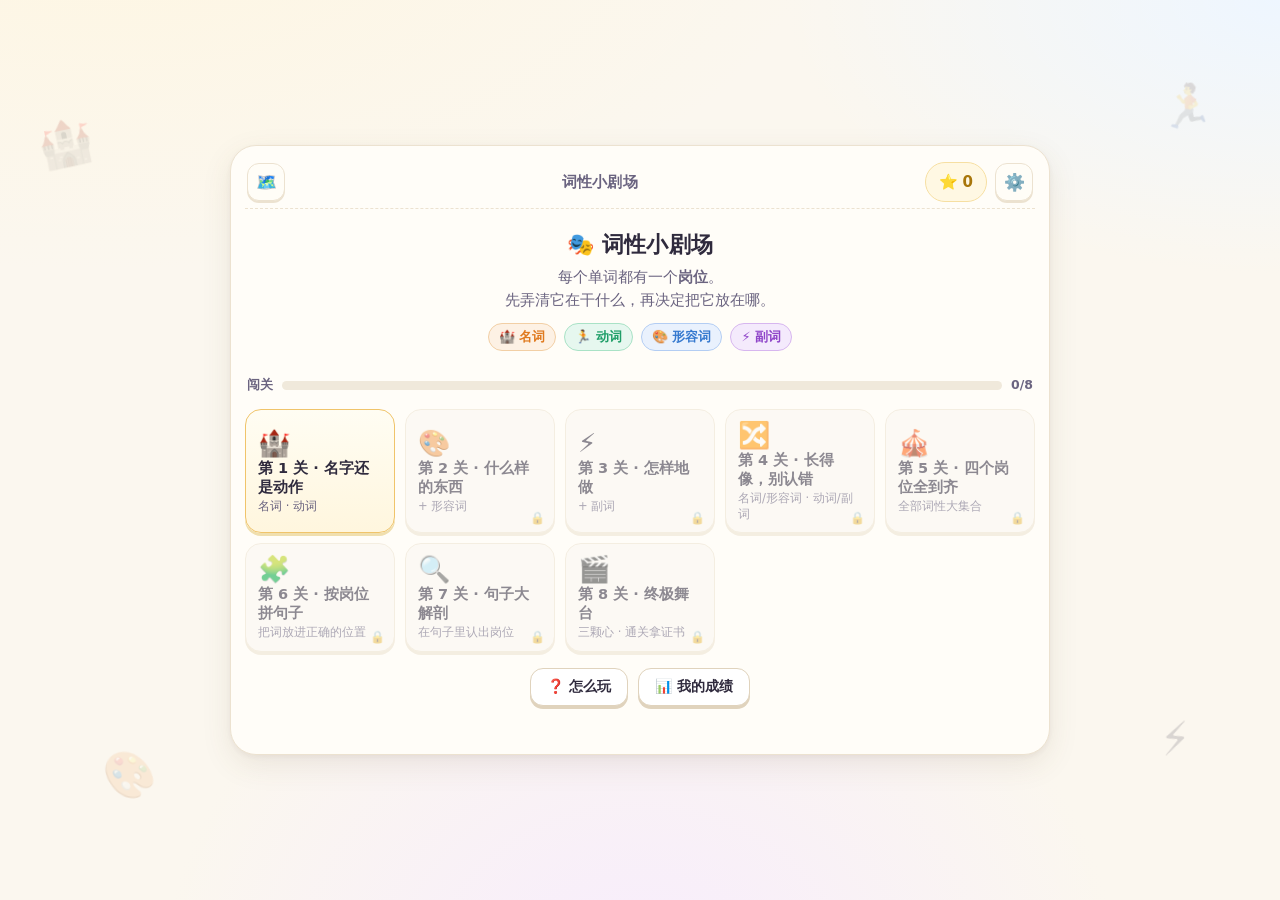
==== commit 53220be1: "修 bug：爱心逐次结算、错误徽章去重、提示紧贴题目；布局改 4 列与拼句场景" ====
--- a/index.html
+++ b/index.html
@@ -141,15 +141,19 @@
 .stage{
   min-height:430px;
   display:flex;flex-direction:column;
-  gap:12px;
+  gap:10px;
+  flex:0 0 auto;
   animation:fadeUp .34s cubic-bezier(.2,.9,.3,1.05);
 }
+.stage-body{display:flex;flex-direction:column;gap:12px;min-height:0}
 @keyframes fadeUp{from{opacity:0;transform:translateY(14px)}to{opacity:1;transform:none}}
 
 .hint{
   min-height:26px;
+  margin-top:-4px;
   text-align:center;
   font-size:13.5px;color:var(--sub);
+  transition:color .2s;
 }
 .hint b{color:var(--ink)}
 
@@ -618,8 +622,10 @@
     <button class="ghost-btn" id="btnSet" title="设置" aria-label="设置">⚙️</button>
   </header>
 
-  <section class="stage" id="stage" aria-live="polite"></section>
-  <div class="hint" id="hint" aria-live="polite"></div>
+  <section class="stage" id="stage" aria-live="polite">
+    <div class="stage-body" id="stageBody"></div>
+    <div class="hint" id="hint" aria-live="polite"></div>
+  </section>
 </main>
 
 <div id="sheetRoot"></div>
@@ -855,7 +861,7 @@
 const hintEl = () => document.getElementById('hint');
 
 function paint(html) {
-  const st = stageEl();
+  const st = document.getElementById('stageBody') || stageEl();
   st.innerHTML = html;
   st.style.animation = 'none'; void st.offsetWidth; st.style.animation = '';
   hintEl().innerHTML = ''; hintEl().style.color = '';
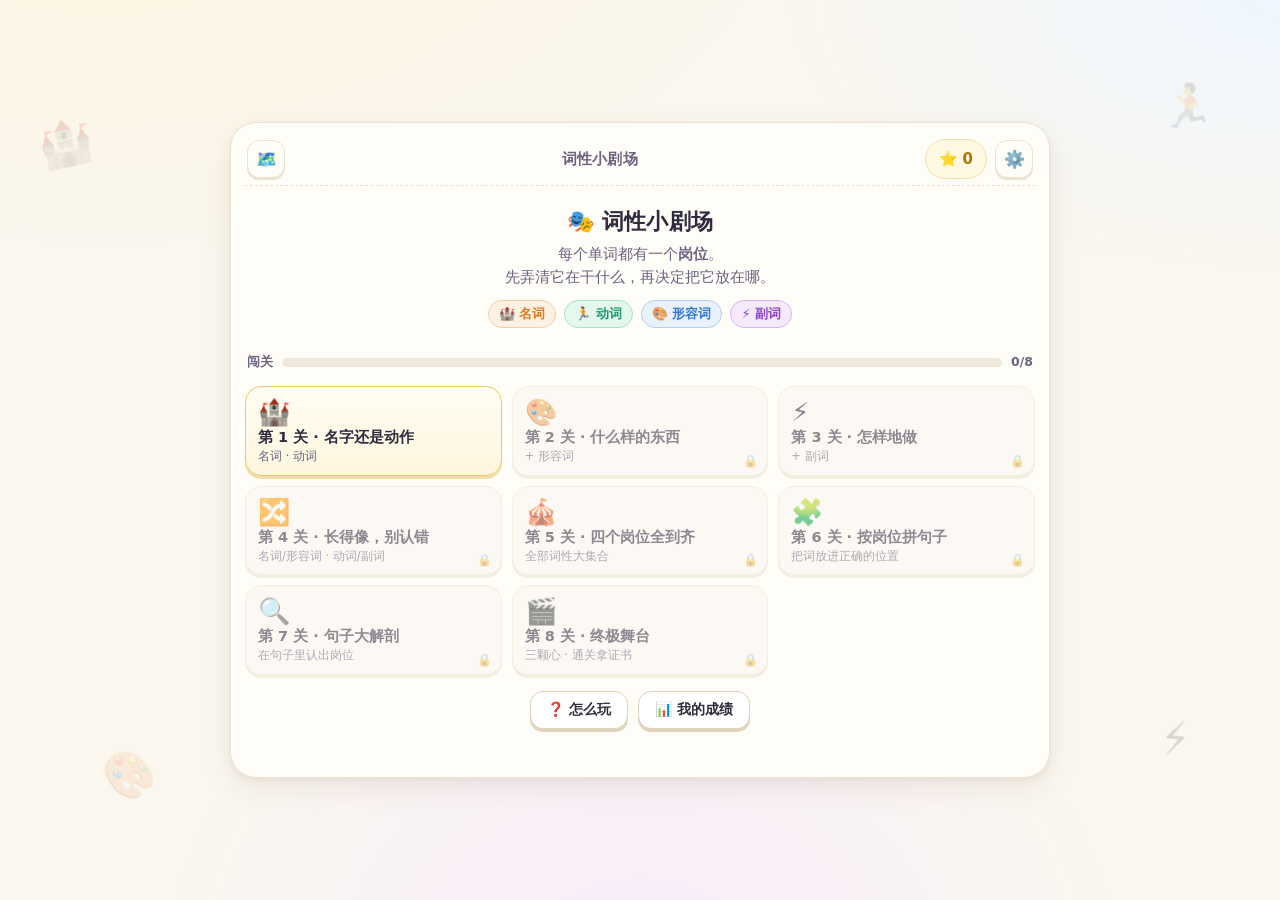
==== commit e05594e0: "地图改 2/3 列自适应 + 分享卡片 meta" ====
--- a/index.html
+++ b/index.html
@@ -8,6 +8,10 @@
 <meta name="description" content="用认知负荷理论与交替实例原则设计的英语词性学习游戏：名词、动词、形容词、副词，玩着玩着就会了。">
 <meta name="apple-mobile-web-app-capable" content="yes">
 <meta name="apple-mobile-web-app-status-bar-style" content="default">
+<meta property="og:type" content="website">
+<meta property="og:title" content="词性小剧场 · 小学生英语词性互动游戏">
+<meta property="og:description" content="名词、动词、形容词、副词四个角色各守一个岗位，8 关闯下来就会区分了。按认知负荷理论与交替实例原则设计。">
+<meta name="twitter:card" content="summary_large_image">
 <link rel="icon" href="data:image/svg+xml,<svg xmlns='http://www.w3.org/2000/svg' viewBox='0 0 100 100'><text y='.9em' font-size='90'>🎭</text></svg>">
 <style>
 /* ============================================================
@@ -215,7 +219,8 @@
 }
 
 /* ---------------- 关卡地图 ---------------- */
-.map-grid{display:grid;grid-template-columns:repeat(auto-fill,minmax(150px,1fr));gap:10px}
+.map-grid{display:grid;grid-template-columns:repeat(2,minmax(0,1fr));gap:10px}
+@media (min-width:700px){ .map-grid{grid-template-columns:repeat(3,minmax(0,1fr))} }
 .map-item{
   position:relative;
   text-align:left;cursor:pointer;
@@ -292,7 +297,8 @@
   display:flex;flex-direction:column;gap:7px;
 }
 .bucket:hover{transform:translateY(-1px)}
-.bucket .b-head{display:flex;align-items:center;gap:6px;font-weight:800;font-size:14px}
+.bucket .b-head{display:flex;align-items:center;gap:6px;flex-wrap:wrap;font-weight:800;font-size:14px}
+.bucket .b-head .b-name{white-space:nowrap}
 .bucket .b-count{margin-left:auto;font-size:12px;font-weight:700;color:var(--sub)}
 .bucket .b-items{display:flex;flex-wrap:wrap;gap:6px;align-content:flex-start;min-height:34px}
 .bucket.b-n{border-color:var(--n-line);background:linear-gradient(180deg,#fffaf5,var(--n-bg))}
@@ -555,7 +561,10 @@
   .pool{grid-template-columns:repeat(4,minmax(0,1fr));gap:6px;padding:7px}
   .wcard .wc-en{font-size:13.5px}
   .duo{grid-template-columns:1fr}
-  .buckets{grid-template-columns:1fr}
+  .ttl{font-size:12.5px}
+  .bucket .b-head{font-size:13px;gap:4px}
+  .bucket .b-head small{font-size:10px;order:2;flex:1 1 100%;margin:1px 0 0;white-space:nowrap}
+  .bucket .b-count{font-size:11px}
 }
 @media (prefers-reduced-motion: reduce){
   *{animation-duration:.001s !important;transition-duration:.001s !important}
@@ -902,6 +911,7 @@
 function screenMap() {
   setTitle('词性小剧场');
   run.failed = false;
+  run.id = 1;
   run.hearts = 0;
   renderHearts();
   const done = Object.keys(Store.data.levels).length;
@@ -1077,7 +1087,7 @@
         </div>
         <div class="buckets" id="buckets" style="margin-top:12px">
           ${buckets.map(k => `<button class="bucket b-${k}" data-b="${k}">
-            <span class="b-head">${POS[k].emoji} ${POS[k].name}<small>· ${POS[k].short}</small>
+            <span class="b-head"><span class="b-name">${POS[k].emoji} ${POS[k].name}</span><small>· ${POS[k].short}</small>
               <span class="b-count" data-c="${k}">0</span></span>
             <span class="b-items" data-items="${k}"></span>
           </button>`).join('')}
@@ -1195,7 +1205,7 @@
         <div class="center" style="font-size:12.5px;color:var(--sub);margin-top:6px">${esc(cfg.zh)}</div>
         <div class="buckets" id="buckets" style="margin-top:12px">
           ${buckets.map(k => `<button class="bucket b-${k}" data-b="${k}" style="min-height:auto">
-            <span class="b-head">${POS[k].emoji} ${POS[k].name}<small>· ${POS[k].short}</small>
+            <span class="b-head"><span class="b-name">${POS[k].emoji} ${POS[k].name}</span><small>· ${POS[k].short}</small>
               <span class="b-count" data-c="${k}">0</span></span>
           </button>`).join('')}
         </div>
@@ -1471,7 +1481,7 @@
     for (let i = 0; i < id - 1; i++) {
       (LEVELS[i].newRoles || []).forEach(k => { if (!learned.includes(k)) learned.push(k); });
     }
-    setTitle(`第 ${id} 关 · 认识新角色`);
+    setTitle(`第${id}关 · 认识新角色`);
     await screenMeet(lv.newRoles, learned);
   }
   nextRound();
@@ -1482,7 +1492,7 @@
   if (run.failed) return;
   if (run.idx >= lv.rounds.length) return finishLevel();
 
-  setTitle(`第 ${run.id} 关 · ${lv.name}（${run.idx + 1}/${lv.rounds.length}）`);
+  setTitle(`第${run.id}关 · ${lv.name} ${run.idx + 1}/${lv.rounds.length}`);
   const cfg = lv.rounds[run.idx];
   const buckets = cfg.buckets || lv.buckets;
 
@@ -1502,7 +1512,7 @@
 
 function levelFailed() {
   const lv = LEVELS[run.id - 1];
-  setTitle(`第 ${run.id} 关 · ${lv.name}`);
+  setTitle(`第${run.id}关 · ${lv.name}`);
   Sound.no();
   paint(`
     <div class="panel center" style="padding:26px 18px">
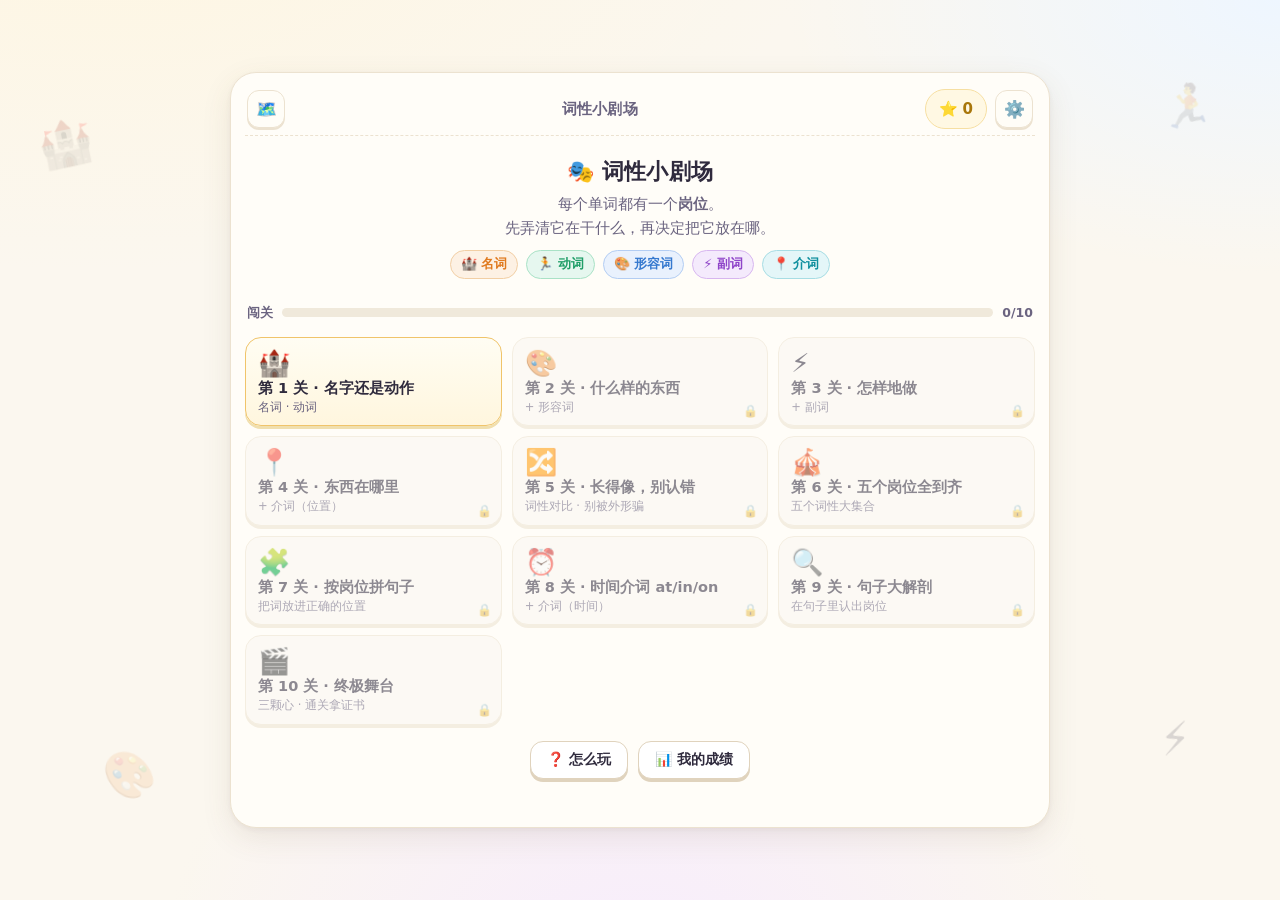
==== commit d410967e: "加入介词：第五个岗位 + 两个新关卡 - 新增介词角色（📍 teal），位置介词先进（第4关 in/on/under/near），   时间介词后进（第8关 at/in/on），共 10 关 - 介词" ====
--- a/index.html
+++ b/index.html
@@ -42,6 +42,10 @@
   --d-bg:#f4eafc;
   --d-line:#d7b6ef;
 
+  --p:#0f8f9e;      /* 介词 teal */
+  --p-bg:#e4f6f8;
+  --p-line:#a7dde4;
+
   --gold:#f7b731;
   --gold-dark:#d99413;
   --red:#e5484d;
@@ -183,6 +187,7 @@
 .role.v{color:var(--v);background:var(--v-bg);border-color:var(--v-line)}
 .role.a{color:var(--a);background:var(--a-bg);border-color:var(--a-line)}
 .role.d{color:var(--d);background:var(--d-bg);border-color:var(--d-line)}
+.role.p{color:var(--p);background:var(--p-bg);border-color:var(--p-line)}
 
 /* ---------------- 主按钮 ---------------- */
 .btn{
@@ -284,6 +289,13 @@
 
 /* ---------------- 分类桶 ---------------- */
 .buckets{display:grid;grid-template-columns:1fr 1fr;gap:10px}
+.buckets.five{grid-template-columns:repeat(3,minmax(0,1fr))}
+@media(min-width:560px){.buckets.five{grid-template-columns:repeat(5,minmax(0,1fr))}}
+.buckets.five .bucket{padding:9px 8px;min-height:66px;position:relative}
+.buckets.five .bucket .b-head{flex-direction:column;align-items:flex-start;gap:1px;min-width:0;width:100%}
+.buckets.five .bucket .b-head .b-name{white-space:normal;font-size:13px;line-height:1.25;max-width:100%}
+.buckets.five .bucket small{flex:0 0 auto;order:0;font-size:10.5px;opacity:.85;white-space:nowrap;overflow:hidden;text-overflow:ellipsis;max-width:100%}
+.buckets.five .bucket .b-count{position:absolute;top:6px;right:7px}
 .buckets.one-col{grid-template-columns:1fr}
 .bucket{
   border-radius:var(--r-md);
@@ -298,13 +310,16 @@
 }
 .bucket:hover{transform:translateY(-1px)}
 .bucket .b-head{display:flex;align-items:center;gap:6px;flex-wrap:wrap;font-weight:800;font-size:14px}
-.bucket .b-head .b-name{white-space:nowrap}
+.bucket .b-head .b-name{white-space:nowrap;display:inline-flex;align-items:center;gap:4px}
+.buckets.five .b-key{display:inline-flex;align-items:center;justify-content:center;width:15px;height:15px;border-radius:4px;background:rgba(0,0,0,.07);color:var(--sub);font-style:normal;font-size:10.5px;font-weight:800;flex:0 0 auto}
+@media(hover:none){.buckets.five .b-key{display:none}}
 .bucket .b-count{margin-left:auto;font-size:12px;font-weight:700;color:var(--sub)}
 .bucket .b-items{display:flex;flex-wrap:wrap;gap:6px;align-content:flex-start;min-height:34px}
 .bucket.b-n{border-color:var(--n-line);background:linear-gradient(180deg,#fffaf5,var(--n-bg))}
 .bucket.b-v{border-color:var(--v-line);background:linear-gradient(180deg,#f7fffb,var(--v-bg))}
 .bucket.b-a{border-color:var(--a-line);background:linear-gradient(180deg,#f9fcff,var(--a-bg))}
 .bucket.b-d{border-color:var(--d-line);background:linear-gradient(180deg,#fdf9ff,var(--d-bg))}
+.bucket.b-p{border-color:var(--p-line);background:linear-gradient(180deg,#f6feff,var(--p-bg))}
 .bucket.flash{animation:pop .4s}
 .bucket.hintable{border-style:solid}
 .mini{
@@ -318,6 +333,7 @@
 .mini.v{border-color:var(--v-line);color:var(--v)}
 .mini.a{border-color:var(--a-line);color:var(--a)}
 .mini.d{border-color:var(--d-line);color:var(--d)}
+.mini.p{border-color:var(--p-line);color:var(--p)}
 
 /* ---------------- 句子拼装 ---------------- */
 .sentence{
@@ -380,6 +396,7 @@
 .scene-sentence .hl-v{color:var(--v)}
 .scene-sentence .hl-a{color:var(--a)}
 .scene-sentence .hl-d{color:var(--d)}
+.scene-sentence .hl-p{color:var(--p)}
 
 @keyframes walkFast{0%{transform:translateX(0)}100%{transform:translateX(360px)}}
 @keyframes walkSlow{0%{transform:translateX(0)}100%{transform:translateX(300px)}}
@@ -431,10 +448,12 @@
 .chip.found.v{border-color:var(--v);background:var(--v-bg);box-shadow:0 3px 0 var(--v-line)}
 .chip.found.a{border-color:var(--a);background:var(--a-bg);box-shadow:0 3px 0 var(--a-line)}
 .chip.found.d{border-color:var(--d);background:var(--d-bg);box-shadow:0 3px 0 var(--d-line)}
+.chip.found.p{border-color:var(--p);background:var(--p-bg);box-shadow:0 3px 0 var(--p-line)}
 .chip.found.n .c-tag{background:var(--n);color:#fff}
 .chip.found.v .c-tag{background:var(--v);color:#fff}
 .chip.found.a .c-tag{background:var(--a);color:#fff}
 .chip.found.d .c-tag{background:var(--d);color:#fff}
+.chip.found.p .c-tag{background:var(--p);color:#fff}
 .chip.wrong{animation:shake .38s}
 
 /* ---------------- 说明双卡 ---------------- */
@@ -447,6 +466,7 @@
 .info-card.v{background:linear-gradient(180deg,#f7fffb,var(--v-bg));border-color:var(--v-line)}
 .info-card.a{background:linear-gradient(180deg,#f9fcff,var(--a-bg));border-color:var(--a-line)}
 .info-card.d{background:linear-gradient(180deg,#fdf9ff,var(--d-bg));border-color:var(--d-line)}
+.info-card.p{background:linear-gradient(180deg,#f6feff,var(--p-bg));border-color:var(--p-line)}
 .info-card .ic-emoji{font-size:27px;line-height:1}
 .info-card .ic-name{font-weight:800;font-size:15.5px;display:flex;align-items:center;gap:6px;flex-wrap:wrap}
 .info-card .ic-ask{font-size:12.5px;color:var(--sub);line-height:1.45}
@@ -550,6 +570,7 @@
   .wcard .wc-en{font-size:14.5px}
   .buckets{gap:8px}
   .bucket{padding:8px;min-height:104px}
+  .buckets.five .bucket{padding:9px 7px;min-height:66px}
   .slot{min-width:96px;min-height:64px}
   .chip{font-size:17px;padding:7px 11px}
   .opt{font-size:15px;padding:11px 12px}
@@ -611,6 +632,7 @@
 .bs-read .hl-v{color:var(--v)}
 .bs-read .hl-a{color:var(--a)}
 .bs-read .hl-d{color:var(--d)}
+.bs-read .hl-p{color:var(--p)}
 .bs-actor.act-fast{animation:bsWalkFast 1.4s linear forwards}
 .bs-actor.act-slow{animation:bsWalkSlow 3.2s linear forwards}
 .bs-actor.act-jump{animation:hop .7s ease-in-out 2}
@@ -739,7 +761,10 @@
        ex: [['big', '大的'], ['happy', '开心的'], ['red', '红色的']] },
   d: { key: 'd', name: '副词', en: 'Adverb', emoji: '⚡', short: '怎样地', ask: '它能回答「怎样地做…」吗？',
        probe: '它能回答「<b>怎样地</b>做…」吗？',
-       ex: [['quickly', '快速地'], ['slowly', '慢慢地'], ['loudly', '大声地']] }
+       ex: [['quickly', '快速地'], ['slowly', '慢慢地'], ['loudly', '大声地']] },
+  p: { key: 'p', name: '介词', en: 'Preposition', emoji: '📍', short: '在哪里 · 什么时候', ask: '它告诉我们「在哪里 / 什么时候」吗？',
+       probe: '它后面跟着一个<b>名字</b>，告诉我们「<b>在哪里</b>」或「<b>什么时候</b>」吗？',
+       ex: [['in the box', '在盒子里'], ['on the desk', '在桌上'], ['at six', '在六点']] }
 };
 
 /* ================= 4 · 关卡数据 ================= */
@@ -777,10 +802,27 @@
       { type: 'sort', words: [W('loudly', '大声地', '📢', 'd'), W('book', '书', '📕', 'n'), W('dance', '跳舞', '💃', 'v'), W('carefully', '小心地', '🔍', 'd')] }
     ]
   },
-  /* -------- 第 4 关：交替辨别（易混对） -------- */
+  /* -------- 第 4 关：加入介词（位置） -------- */
   {
-    id: 4, emoji: '🔀', name: '长得像，别认错', desc: '名词/形容词 · 动词/副词',
-    newRoles: [], roles: ['n', 'v', 'a', 'd'],
+    id: 4, emoji: '📍', name: '东西在哪里', desc: '+ 介词（位置）',
+    newRoles: ['p'], roles: ['n', 'v', 'a', 'd', 'p'], buckets: ['p', 'n'],
+    rounds: [
+      { type: 'sort', buckets: ['p', 'n'], tag: '介词 还是 名词？',
+        words: [W('in', '在…里', '📥', 'p'), W('box', '盒子', '📦', 'n'), W('on', '在…上', '⬆️', 'p'), W('desk', '书桌', '🪑', 'n')] },
+      { type: 'sort', buckets: ['p', 'n'], tag: '介词 还是 名词？',
+        words: [W('under', '在…下面', '⬇️', 'p'), W('bed', '床', '🛏️', 'n'), W('near', '在…附近', '🧭', 'p'), W('window', '窗户', '🪟', 'n')] },
+      { type: 'build', tag: '把「在哪里」说完整',
+        parts: [{ t: 'text', v: 'The' }, { t: 'slot', pos: 'n', expect: 'cat' }, { t: 'slot', pos: 'v' }, { t: 'slot', pos: 'p' }, { t: 'text', v: 'the' }, { t: 'slot', pos: 'n', expect: 'bed' }, { t: 'text', v: '.' }],
+        pool: [W('cat', '猫', '🐱', 'n'), W('sleeps', '睡觉', '😴', 'v'), W('on', '在…上', '⬆️', 'p'), W('bed', '床', '🛏️', 'n'), W('quickly', '快速地', '🐇', 'd')],
+        speak: 'The cat sleeps on the bed', zh: '猫在床上睡觉', scene: { emoji: '🐱', anim: 'hop' } },
+      { type: 'sentence', en: 'The book is in the box.', zh: '书在盒子里。',
+        tokens: [{ w: 'The', plain: true }, { w: 'book', pos: 'n' }, { w: 'is', plain: true }, { w: 'in', pos: 'p' }, { w: 'the', plain: true }, { w: 'box', pos: 'n' }] }
+    ]
+  },
+  /* -------- 第 5 关：交替辨别（易混对） -------- */
+  {
+    id: 5, emoji: '🔀', name: '长得像，别认错', desc: '词性对比 · 别被外形骗',
+    newRoles: [], roles: ['n', 'v', 'a', 'd', 'p'],
     rounds: [
       { type: 'sort', buckets: ['n', 'a'], tag: '名词 还是 形容词？',
         words: [W('mountain', '山', '⛰️', 'n'), W('clean', '干净的', '🧼', 'a'), W('tall', '高的', '🦒', 'a'), W('river', '河', '🌊', 'n')] },
@@ -792,20 +834,20 @@
         words: [W('jump', '跳', '🤸', 'v'), W('slowly', '慢慢地', '🐢', 'd'), W('eat', '吃', '🍽️', 'v'), W('happily', '开心地', '😊', 'd')] }
     ]
   },
-  /* -------- 第 5 关：四个岗位一起 -------- */
+  /* -------- 第 6 关：五个岗位一起 -------- */
   {
-    id: 5, emoji: '🎪', name: '四个岗位全到齐', desc: '全部词性大集合',
-    newRoles: [], roles: ['n', 'v', 'a', 'd'], buckets: ['n', 'v', 'a', 'd'],
+    id: 6, emoji: '🎪', name: '五个岗位全到齐', desc: '五个词性大集合',
+    newRoles: [], roles: ['n', 'v', 'a', 'd', 'p'], buckets: ['n', 'v', 'a', 'd', 'p'],
     rounds: [
-      { type: 'sort', words: [W('apple', '苹果', '🍎', 'n'), W('quickly', '快速地', '🐇', 'd'), W('happy', '开心的', '😄', 'a'), W('jump', '跳', '🤸', 'v'), W('bus', '公交车', '🚌', 'n'), W('slowly', '慢慢地', '🐢', 'd'), W('tall', '高的', '🦒', 'a'), W('sing', '唱歌', '🎤', 'v')] },
-      { type: 'sort', words: [W('teacher', '老师', '👩‍🏫', 'n'), W('loudly', '大声地', '📢', 'd'), W('red', '红色的', '🍎', 'a'), W('swim', '游泳', '🏊', 'v'), W('park', '公园', '🌳', 'n'), W('carefully', '小心地', '🔍', 'd'), W('funny', '有趣的', '🤡', 'a'), W('read', '读', '📖', 'v')] },
-      { type: 'sort', words: [W('river', '河', '🌊', 'n'), W('happily', '开心地', '😊', 'd'), W('clean', '干净的', '🧼', 'a'), W('dance', '跳舞', '💃', 'v'), W('book', '书', '📕', 'n'), W('quietly', '安静地', '🤫', 'd'), W('strong', '强壮的', '💪', 'a'), W('eat', '吃', '🍽️', 'v')] }
+      { type: 'sort', words: [W('apple', '苹果', '🍎', 'n'), W('quickly', '快速地', '🐇', 'd'), W('happy', '开心的', '😄', 'a'), W('in', '在…里', '📥', 'p'), W('bus', '公交车', '🚌', 'n'), W('sing', '唱歌', '🎤', 'v')] },
+      { type: 'sort', words: [W('teacher', '老师', '👩‍🏫', 'n'), W('under', '在…下面', '⬇️', 'p'), W('loudly', '大声地', '📢', 'd'), W('red', '红色的', '🍎', 'a'), W('swim', '游泳', '🏊', 'v'), W('park', '公园', '🌳', 'n')] },
+      { type: 'sort', words: [W('river', '河', '🌊', 'n'), W('near', '在…附近', '🧭', 'p'), W('happily', '开心地', '😊', 'd'), W('clean', '干净的', '🧼', 'a'), W('dance', '跳舞', '💃', 'v'), W('book', '书', '📕', 'n')] }
     ]
   },
-  /* -------- 第 6 关：拼句子 -------- */
+  /* -------- 第 7 关：拼句子 -------- */
   {
-    id: 6, emoji: '🧩', name: '按岗位拼句子', desc: '把词放进正确的位置',
-    newRoles: [], roles: ['n', 'v', 'a', 'd'], buckets: ['n', 'v', 'a', 'd'],
+    id: 7, emoji: '🧩', name: '按岗位拼句子', desc: '把词放进正确的位置',
+    newRoles: [], roles: ['n', 'v', 'a', 'd', 'p'], buckets: ['n', 'v', 'a', 'd', 'p'],
     rounds: [
       {
         type: 'build',
@@ -815,52 +857,77 @@
       },
       {
         type: 'build',
-        parts: [{ t: 'slot', pos: 'n' }, { t: 'slot', pos: 'v' }, { t: 'text', v: '.' }],
-        pool: [W('rabbits', '兔子们', '🐇', 'n'), W('jump', '跳', '🤸', 'v'), W('cute', '可爱的', '🐰', 'a'), W('slowly', '慢慢地', '🐢', 'd')],
-        speak: 'Rabbits jump', zh: '兔子们跳起来', scene: { emoji: '🐇', anim: 'hop' }
-      },
-      {
-        type: 'build',
         parts: [{ t: 'text', v: 'The' }, { t: 'slot', pos: 'a' }, { t: 'slot', pos: 'n' }, { t: 'slot', pos: 'v' }, { t: 'text', v: '.' }],
-        pool: [W('cute', '可爱的', '🐰', 'a'), W('rabbit', '兔子', '🐇', 'n'), W('jumps', '跳', '🤸', 'v'), W('slowly', '慢慢地', '🐢', 'd')],
+        pool: [W('cute', '可爱的', '🐰', 'a'), W('rabbit', '兔子', '🐇', 'n'), W('jumps', '跳', '🤸', 'v'), W('on', '在…上', '⬆️', 'p')],
         speak: 'The cute rabbit jumps', zh: '这只可爱的兔子跳起来', scene: { emoji: '🐇', anim: 'hop' }
       },
       {
         type: 'build',
         parts: [{ t: 'text', v: 'The' }, { t: 'slot', pos: 'a' }, { t: 'slot', pos: 'n' }, { t: 'slot', pos: 'v' }, { t: 'slot', pos: 'd' }, { t: 'text', v: '.' }],
-        pool: [W('little', '小小的', '🐜', 'a'), W('turtle', '乌龟', '🐢', 'n'), W('walks', '走', '🚶', 'v'), W('slowly', '慢慢地', '🐌', 'd')],
+        pool: [W('little', '小小的', '🐜', 'a'), W('turtle', '乌龟', '🐢', 'n'), W('walks', '走', '🚶', 'v'), W('slowly', '慢慢地', '🐌', 'd'), W('under', '在…下面', '⬇️', 'p')],
         speak: 'The little turtle walks slowly', zh: '这只小乌龟慢慢地走', scene: { emoji: '🐢', anim: 'slow' }
+      },
+      {
+        type: 'build',
+        parts: [{ t: 'text', v: 'The' }, { t: 'slot', pos: 'n', expect: 'dog' }, { t: 'slot', pos: 'v' }, { t: 'slot', pos: 'p' }, { t: 'text', v: 'the' }, { t: 'slot', pos: 'n', expect: 'tree' }, { t: 'text', v: '.' }],
+        pool: [W('dog', '狗', '🐶', 'n'), W('runs', '跑', '🏃', 'v'), W('under', '在…下面', '⬇️', 'p'), W('tree', '树', '🌳', 'n'), W('happy', '开心的', '😄', 'a')],
+        speak: 'The dog runs under the tree', zh: '狗在树下跑', scene: { emoji: '🐶', anim: 'fast' }
       }
     ]
   },
-  /* -------- 第 7 关：句子里的每个词 -------- */
+  /* -------- 第 8 关：介词进阶（时间） -------- */
   {
-    id: 7, emoji: '🔍', name: '句子大解剖', desc: '在句子里认出岗位',
-    newRoles: [], roles: ['n', 'v', 'a', 'd'], buckets: ['n', 'v', 'a', 'd'],
+    id: 8, emoji: '⏰', name: '时间介词 at/in/on', desc: '+ 介词（时间）',
+    newRoles: [], roles: ['p', 'n', 'a'], buckets: ['p', 'n', 'a'],
     rounds: [
-      { type: 'sentence', en: 'Birds sing sweetly.', zh: '鸟儿甜甜地唱歌。',
-        tokens: [{ w: 'Birds', pos: 'n' }, { w: 'sing', pos: 'v' }, { w: 'sweetly', pos: 'd' }] },
-      { type: 'sentence', en: 'The yellow bus stops suddenly.', zh: '那辆黄色的公交车突然停下了。',
-        tokens: [{ w: 'The', plain: true }, { w: 'yellow', pos: 'a' }, { w: 'bus', pos: 'n' }, { w: 'stops', pos: 'v' }, { w: 'suddenly', pos: 'd' }] },
-      { type: 'sentence', en: 'Two black cats sleep peacefully.', zh: '两只黑猫安静地睡着。',
-        tokens: [{ w: 'Two', plain: true }, { w: 'black', pos: 'a' }, { w: 'cats', pos: 'n' }, { w: 'sleep', pos: 'v' }, { w: 'peacefully', pos: 'd' }] }
+      { type: 'choice', tag: '时间介词怎么选',
+        q: '「在七点」用哪个介词？',
+        options: [{ v: 'at seven' }, { v: 'on seven' }, { v: 'in seven' }],
+        answer: 0,
+        why: 'at 后面跟着「几点」，at seven 就是在七点。',
+        hint: '先说时间是「几点」「星期几」还是「几月」。' },
+      { type: 'choice', tag: '时间介词怎么选',
+        q: '「在星期一」用哪个介词？',
+        options: [{ v: 'in Monday' }, { v: 'on Monday' }, { v: 'at Monday' }],
+        answer: 1,
+        why: 'on 后面跟着「星期几 / 具体哪一天」，on Monday 就是在星期一。',
+        hint: '星期一是一周里的一天，想想「具体哪一天」用哪个。' },
+      { type: 'sort', buckets: ['p', 'n', 'a'], tag: '介词 还是 名词 还是 形容词？',
+        words: [W('at', '在（几点）', '🕖', 'p'), W('Monday', '星期一', '📅', 'n'), W('early', '早的', '🌅', 'a'), W('in', '在（几月）', '📆', 'p'), W('morning', '早上', '☀️', 'n'), W('late', '晚的', '🌙', 'a')] },
+      { type: 'build', tag: '把时间说完整',
+        parts: [{ t: 'text', v: 'We' }, { t: 'slot', pos: 'v' }, { t: 'text', v: 'to' }, { t: 'slot', pos: 'n', expect: 'school' }, { t: 'slot', pos: 'p' }, { t: 'slot', pos: 'n', expect: 'seven' }, { t: 'text', v: '.' }],
+        pool: [W('go', '去', '🚶', 'v'), W('school', '学校', '🏫', 'n'), W('at', '在（几点）', '🕖', 'p'), W('seven', '七点', '7️⃣', 'n'), W('slowly', '慢慢地', '🐢', 'd')],
+        speak: 'We go to school at seven', zh: '我们七点去学校', scene: { emoji: '🎒', anim: 'fast' } }
     ]
   },
-  /* -------- 第 8 关：终极舞台 -------- */
+  /* -------- 第 9 关：句子里的每个词 -------- */
   {
-    id: 8, emoji: '🎬', name: '终极舞台', desc: '三颗心 · 通关拿证书',
-    newRoles: [], roles: ['n', 'v', 'a', 'd'], buckets: ['n', 'v', 'a', 'd'], hearts: 3,
+    id: 9, emoji: '🔍', name: '句子大解剖', desc: '在句子里认出岗位',
+    newRoles: [], roles: ['n', 'v', 'a', 'd', 'p'], buckets: ['n', 'v', 'a', 'd', 'p'],
     rounds: [
-      { type: 'sort', words: [W('dog', '狗', '🐶', 'n'), W('quickly', '快速地', '🐇', 'd'), W('happy', '开心的', '😄', 'a'), W('jumps', '跳', '🤸', 'v')] },
-      { type: 'sentence', en: 'The tall boy runs quickly.', zh: '那个高个子男孩跑得很快。',
-        tokens: [{ w: 'The', plain: true }, { w: 'tall', pos: 'a' }, { w: 'boy', pos: 'n' }, { w: 'runs', pos: 'v' }, { w: 'quickly', pos: 'd' }] },
+      { type: 'sentence', en: 'Birds sing sweetly in the tree.', zh: '鸟儿在树上甜甜地唱歌。',
+        tokens: [{ w: 'Birds', pos: 'n' }, { w: 'sing', pos: 'v' }, { w: 'sweetly', pos: 'd' }, { w: 'in', pos: 'p' }, { w: 'the', plain: true }, { w: 'tree', pos: 'n' }] },
+      { type: 'sentence', en: 'The yellow bus stops near the park.', zh: '那辆黄色的公交车在公园附近停下。',
+        tokens: [{ w: 'The', plain: true }, { w: 'yellow', pos: 'a' }, { w: 'bus', pos: 'n' }, { w: 'stops', pos: 'v' }, { w: 'near', pos: 'p' }, { w: 'the', plain: true }, { w: 'park', pos: 'n' }] },
+      { type: 'sentence', en: 'Two black cats sleep under the desk.', zh: '两只黑猫在书桌下面睡觉。',
+        tokens: [{ w: 'Two', plain: true }, { w: 'black', pos: 'a' }, { w: 'cats', pos: 'n' }, { w: 'sleep', pos: 'v' }, { w: 'under', pos: 'p' }, { w: 'the', plain: true }, { w: 'desk', pos: 'n' }] }
+    ]
+  },
+  /* -------- 第 10 关：终极舞台 -------- */
+  {
+    id: 10, emoji: '🎬', name: '终极舞台', desc: '三颗心 · 通关拿证书',
+    newRoles: [], roles: ['n', 'v', 'a', 'd', 'p'], buckets: ['n', 'v', 'a', 'd', 'p'], hearts: 3,
+    rounds: [
+      { type: 'sort', words: [W('dog', '狗', '🐶', 'n'), W('quickly', '快速地', '🐇', 'd'), W('in', '在…里', '📥', 'p'), W('happy', '开心的', '😄', 'a'), W('jumps', '跳', '🤸', 'v')] },
+      { type: 'sentence', en: 'The tall boy runs quickly to school.', zh: '那个高个子男孩很快地跑去学校。',
+        tokens: [{ w: 'The', plain: true }, { w: 'tall', pos: 'a' }, { w: 'boy', pos: 'n' }, { w: 'runs', pos: 'v' }, { w: 'quickly', pos: 'd' }, { w: 'to', pos: 'p' }, { w: 'school', pos: 'n' }] },
       {
         type: 'build',
-        parts: [{ t: 'text', v: 'The' }, { t: 'slot', pos: 'a' }, { t: 'slot', pos: 'n' }, { t: 'slot', pos: 'v' }, { t: 'text', v: '.' }],
-        pool: [W('happy', '开心的', '😄', 'a'), W('bird', '鸟', '🐦', 'n'), W('sings', '唱歌', '🎤', 'v'), W('quietly', '安静地', '🤫', 'd')],
-        speak: 'The happy bird sings', zh: '这只开心的鸟唱歌', scene: { emoji: '🐦', anim: 'fast' }
+        parts: [{ t: 'text', v: 'The' }, { t: 'slot', pos: 'a' }, { t: 'slot', pos: 'n', expect: 'bird' }, { t: 'slot', pos: 'v' }, { t: 'slot', pos: 'p' }, { t: 'text', v: 'the' }, { t: 'slot', pos: 'n', expect: 'branch' }, { t: 'text', v: '.' }],
+        pool: [W('happy', '开心的', '😄', 'a'), W('bird', '鸟', '🐦', 'n'), W('sings', '唱歌', '🎤', 'v'), W('on', '在…上', '⬆️', 'p'), W('branch', '树枝', '🌿', 'n'), W('quietly', '安静地', '🤫', 'd')],
+        speak: 'The happy bird sings on the branch', zh: '这只开心的鸟在树枝上唱歌', scene: { emoji: '🐦', anim: 'fast' }
       },
-      { type: 'sort', words: [W('book', '书', '📕', 'n'), W('quietly', '安静地', '🤫', 'd'), W('clean', '干净的', '🧼', 'a'), W('read', '读', '📖', 'v')] }
+      { type: 'sort', words: [W('book', '书', '📕', 'n'), W('quietly', '安静地', '🤫', 'd'), W('at', '在（几点）', '🕖', 'p'), W('clean', '干净的', '🧼', 'a'), W('read', '读', '📖', 'v')] }
     ]
   }
 ];
@@ -927,6 +994,7 @@
         <span class="role v">🏃 动词</span>
         <span class="role a">🎨 形容词</span>
         <span class="role d">⚡ 副词</span>
+        <span class="role p">📍 介词</span>
       </div>
     </div>
 
@@ -979,7 +1047,8 @@
       🏰 它是人、地方或东西的<b>名字</b>吗？<br>
       🏃 它表示一个<b>动作</b>吗？<br>
       🎨 它能回答「<b>什么样的</b>…」吗？<br>
-      ⚡ 它能回答「<b>怎样地</b>做…」吗？<br><br>
+      ⚡ 它能回答「<b>怎样地</b>做…」吗？<br>
+      📍 它后面跟着一个名字，告诉我们「<b>在哪里 / 什么时候</b>」吗？<br><br>
       <span style="font-size:13px;color:#8a8070">做错了没关系，游戏会告诉你怎么想。</span>
     </p>
     <button class="btn" id="ok" style="margin-top:14px;width:100%">知道了</button>
@@ -999,7 +1068,7 @@
   sheet(`
     <div class="big">📊</div>
     <h3>我的成绩</h3>
-    <p>一共收集了 <b style="color:var(--gold-dark)">${total}</b> / 24 颗星</p>
+    <p>一共收集了 <b style="color:var(--gold-dark)">${total}</b> / ${LEVELS.length * 3} 颗星</p>
     <div style="text-align:left;margin-top:12px">${rows}</div>
     <button class="btn" id="ok" style="margin-top:16px;width:100%">继续加油</button>
   `);
@@ -1085,9 +1154,9 @@
             <span class="wc-zh">${esc(w.zh)}</span>
           </button>`).join('')}
         </div>
-        <div class="buckets" id="buckets" style="margin-top:12px">
-          ${buckets.map(k => `<button class="bucket b-${k}" data-b="${k}">
-            <span class="b-head"><span class="b-name">${POS[k].emoji} ${POS[k].name}</span><small>· ${POS[k].short}</small>
+        <div class="buckets${buckets.length >= 5 ? ' five' : ''}" id="buckets" style="margin-top:12px">
+          ${buckets.map((k, bi) => `<button class="bucket b-${k}" data-b="${k}">
+            <span class="b-head"><span class="b-name"><i class="b-key">${bi + 1}</i>${POS[k].emoji} ${POS[k].name}</span><small>· ${POS[k].short}</small>
               <span class="b-count" data-c="${k}">0</span></span>
             <span class="b-items" data-items="${k}"></span>
           </button>`).join('')}
@@ -1203,9 +1272,9 @@
         : `<button class="chip" data-i="${i}" data-pos="${t.pos}">${esc(t.w)}<span class="c-tag">?</span></button>`).join('')}
         </div>
         <div class="center" style="font-size:12.5px;color:var(--sub);margin-top:6px">${esc(cfg.zh)}</div>
-        <div class="buckets" id="buckets" style="margin-top:12px">
-          ${buckets.map(k => `<button class="bucket b-${k}" data-b="${k}" style="min-height:auto">
-            <span class="b-head"><span class="b-name">${POS[k].emoji} ${POS[k].name}</span><small>· ${POS[k].short}</small>
+        <div class="buckets${buckets.length >= 5 ? ' five' : ''}" id="buckets" style="margin-top:12px">
+          ${buckets.map((k, bi) => `<button class="bucket b-${k}" data-b="${k}" style="min-height:auto">
+            <span class="b-head"><span class="b-name"><i class="b-key">${bi + 1}</i>${POS[k].emoji} ${POS[k].name}</span><small>· ${POS[k].short}</small>
               <span class="b-count" data-c="${k}">0</span></span>
           </button>`).join('')}
         </div>
@@ -1303,7 +1372,7 @@
           <div class="sentence" id="frame">
             ${cfg.parts.map((p, i) => p.t === 'text'
         ? `<span class="wstatic">${esc(p.v)}</span>`
-        : `<button class="slot" data-slot="${i}" data-need="${p.pos}">
+        : `<button class="slot" data-slot="${i}" data-need="${p.pos}"${p.expect ? ` data-expect="${esc(p.expect)}"` : ''}>
                    <span class="s-ph">放这里</span>
                    <span class="s-lab">${POS[p.pos].name}</span>
                  </button>`).join('')}
@@ -1363,6 +1432,7 @@
         delete filled[si];
         slot.classList.remove('filled', 'ok');
         slot.innerHTML = `<span class="s-ph">放这里</span><span class="s-lab">${POS[cfg.parts[si].pos].name}</span>`;
+        if (cfg.parts[si].expect) slot.dataset.expect = cfg.parts[si].expect;
         const card = $$('.wcard', pool).find(c => c.dataset.en === w.en && c.classList.contains('used'));
         if (card) card.classList.remove('used');
         refresh(); setHint('拿回来了，再想想放哪里～', 'tip');
@@ -1372,9 +1442,15 @@
       if (!sel) { setHint('先点下面一个<b>单词</b>，再点空位 👇', 'tip'); slot.classList.add('bad'); setTimeout(() => slot.classList.remove('bad'), 400); return; }
 
       const w = poolWords.find(x => x.en === sel) || { en: sel, zh: '', pos: '?' };
-      const need = cfg.parts[si].pos;
-
-      if (w.pos === need) {
+      const part = cfg.parts[si];
+      const need = part.pos;
+      // 同词性有多个候选时，用 expect 精确校验，避免「词性对、词不对」也算过
+      const samePos = poolWords.filter(x => x.pos === need).length;
+      const posOk = w.pos === need;
+      const exactOk = part.expect ? w.en === part.expect : true;
+      const needExact = !!part.expect || samePos > 1;
+
+      if (posOk && (needExact ? exactOk : true)) {
         filled[si] = w;
         slot.classList.add('filled', 'ok');
         slot.innerHTML = `<span class="s-en">${esc(w.en)}</span><span class="s-zh">${POS[w.pos].emoji}</span>`;
@@ -1399,7 +1475,11 @@
         if (card) { card.classList.add('wrong'); setTimeout(() => card.classList.remove('wrong'), 420); }
         wrongTotal++; Sound.no();
         if (noteWrong()) { locked = true; setTimeout(levelFailed, 600); return; }
-        setHint(`❌ ${esc(sel)} 是${POS[w.pos] ? POS[w.pos].name : '另一个岗位'}，这个空位要放 <b>${POS[need].name}</b> 呀。`, 'bad');
+        if (posOk && !exactOk) {
+          setHint(`❌ 词性对了，但这句话要选<b>另一个</b>词 —— 看看目标句子：「${esc(cfg.zh)}」。`, 'bad');
+        } else {
+          setHint(`❌ ${esc(sel)} 是${POS[w.pos] ? POS[w.pos].name : '另一个岗位'}，这个空位要放 <b>${POS[need].name}</b> 呀。`, 'bad');
+        }
         sel = null;
       }
     });
@@ -1578,12 +1658,13 @@
       <div class="center">
         <div class="ct-title">W O R D   T H E A T E R   证 书</div>
         <div class="ct-name" id="certName">${name ? esc(name) : '小小词性专家'}</div>
-        <div class="ct-desc">已经能分清 名词 · 动词 · 形容词 · 副词</div>
+        <div class="ct-desc">已经能分清 名词 · 动词 · 形容词 · 副词 · 介词</div>
         <div style="font-size:22px;letter-spacing:5px;color:var(--gold-dmer,var(--gold));margin:10px 0 6px">★★★</div>
       </div>
       <div class="props">
         <div class="prop">🏰</div><div class="prop">🏃</div><div class="prop">🎨</div><div class="prop">⚡</div>
-        <div class="prop">🧩</div><div class="prop">🔍</div><div class="prop">🎬</div><div class="prop">🏆</div>
+        <div class="prop">📍</div><div class="prop">🧩</div><div class="prop">🔍</div><div class="prop">🎬</div>
+        <div class="prop" style="grid-column:1 / -1;width:auto;justify-self:center">🏆 全岗位通关</div>
       </div>
       <div style="margin-top:12px">
         <input class="nameInput" id="nm" placeholder="写上你的名字，领证书" value="${esc(name)}" maxlength="12">
@@ -1597,7 +1678,7 @@
       小提示：下次遇到不认识的英文单词，用「三个问题」问一问它。
     </p>
   `);
-  putHint('🎬 恭喜杀青！你已经认识四个岗位了。', 'ok');
+  putHint('🎬 恭喜杀青！五个岗位你都认得了。', 'ok');
   $('#save').addEventListener('click', () => {
     Store.data.name = $('#nm').value.trim(); Store.save();
     $('#certName').textContent = Store.data.name || '小小词性专家';
@@ -1671,15 +1752,16 @@
   const unlock = () => { Sound.init(); document.removeEventListener('pointerdown', unlock); };
   document.addEventListener('pointerdown', unlock);
 
-  // 键盘：Esc 关闭弹层；1-4 快捷选岗位（方便大屏 / 老师演示）
+  // 键盘：Esc 关闭弹层；数字键按「屏幕上第几个岗位」快捷选择（方便大屏 / 老师演示）
   document.addEventListener('keydown', e => {
     if (e.key === 'Escape') {
       if (document.getElementById('sheetRoot').innerHTML) closeSheet();
       return;
     }
-    const k = { '1': 'n', '2': 'v', '3': 'a', '4': 'd' }[e.key];
-    if (!k) return;
-    const b = document.querySelector(`.bucket[data-b="${k}"]`);
+    // 按屏幕上的实际顺序取桶，这样只显示 2 个岗位时按 3 不会误点
+    const idx = { '1': 0, '2': 1, '3': 2, '4': 3, '5': 4 }[e.key];
+    if (idx === undefined) return;
+    const b = $$('.bucket')[idx];
     if (b) b.click();
   });
 }
